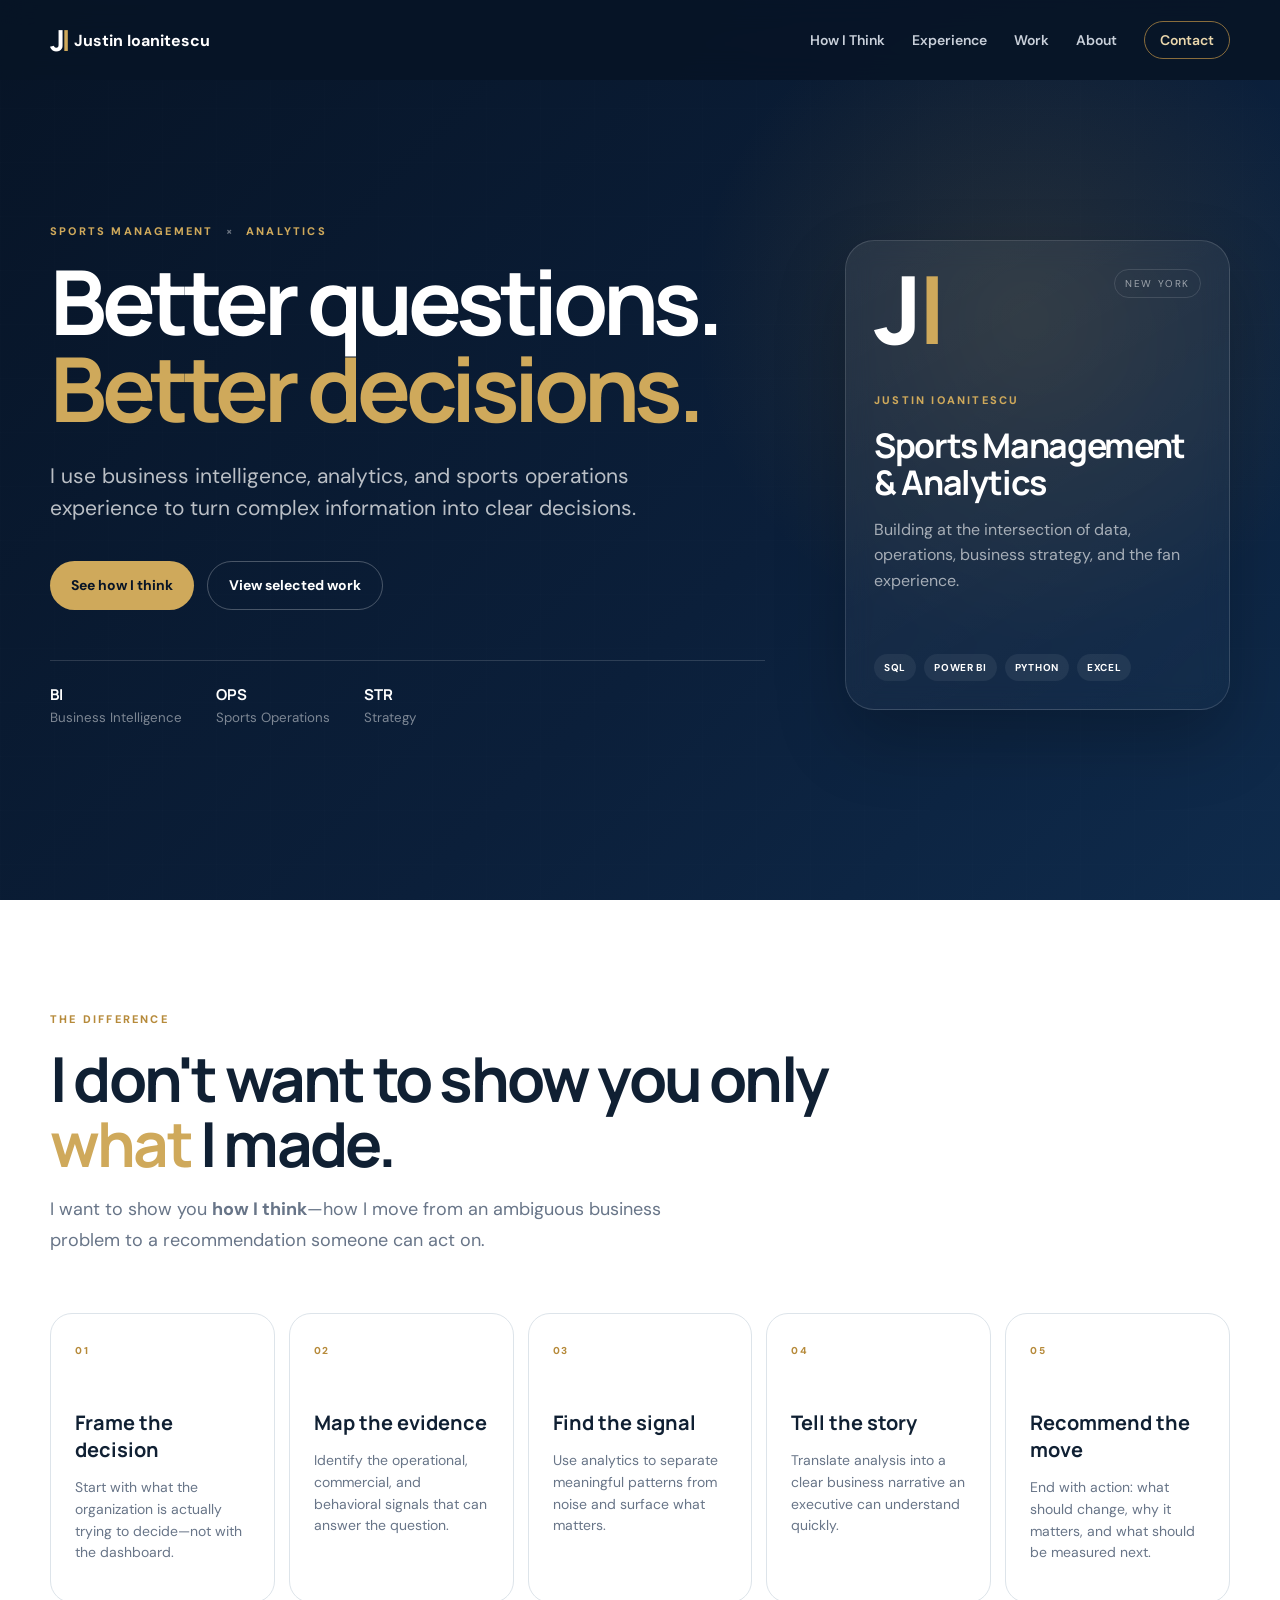
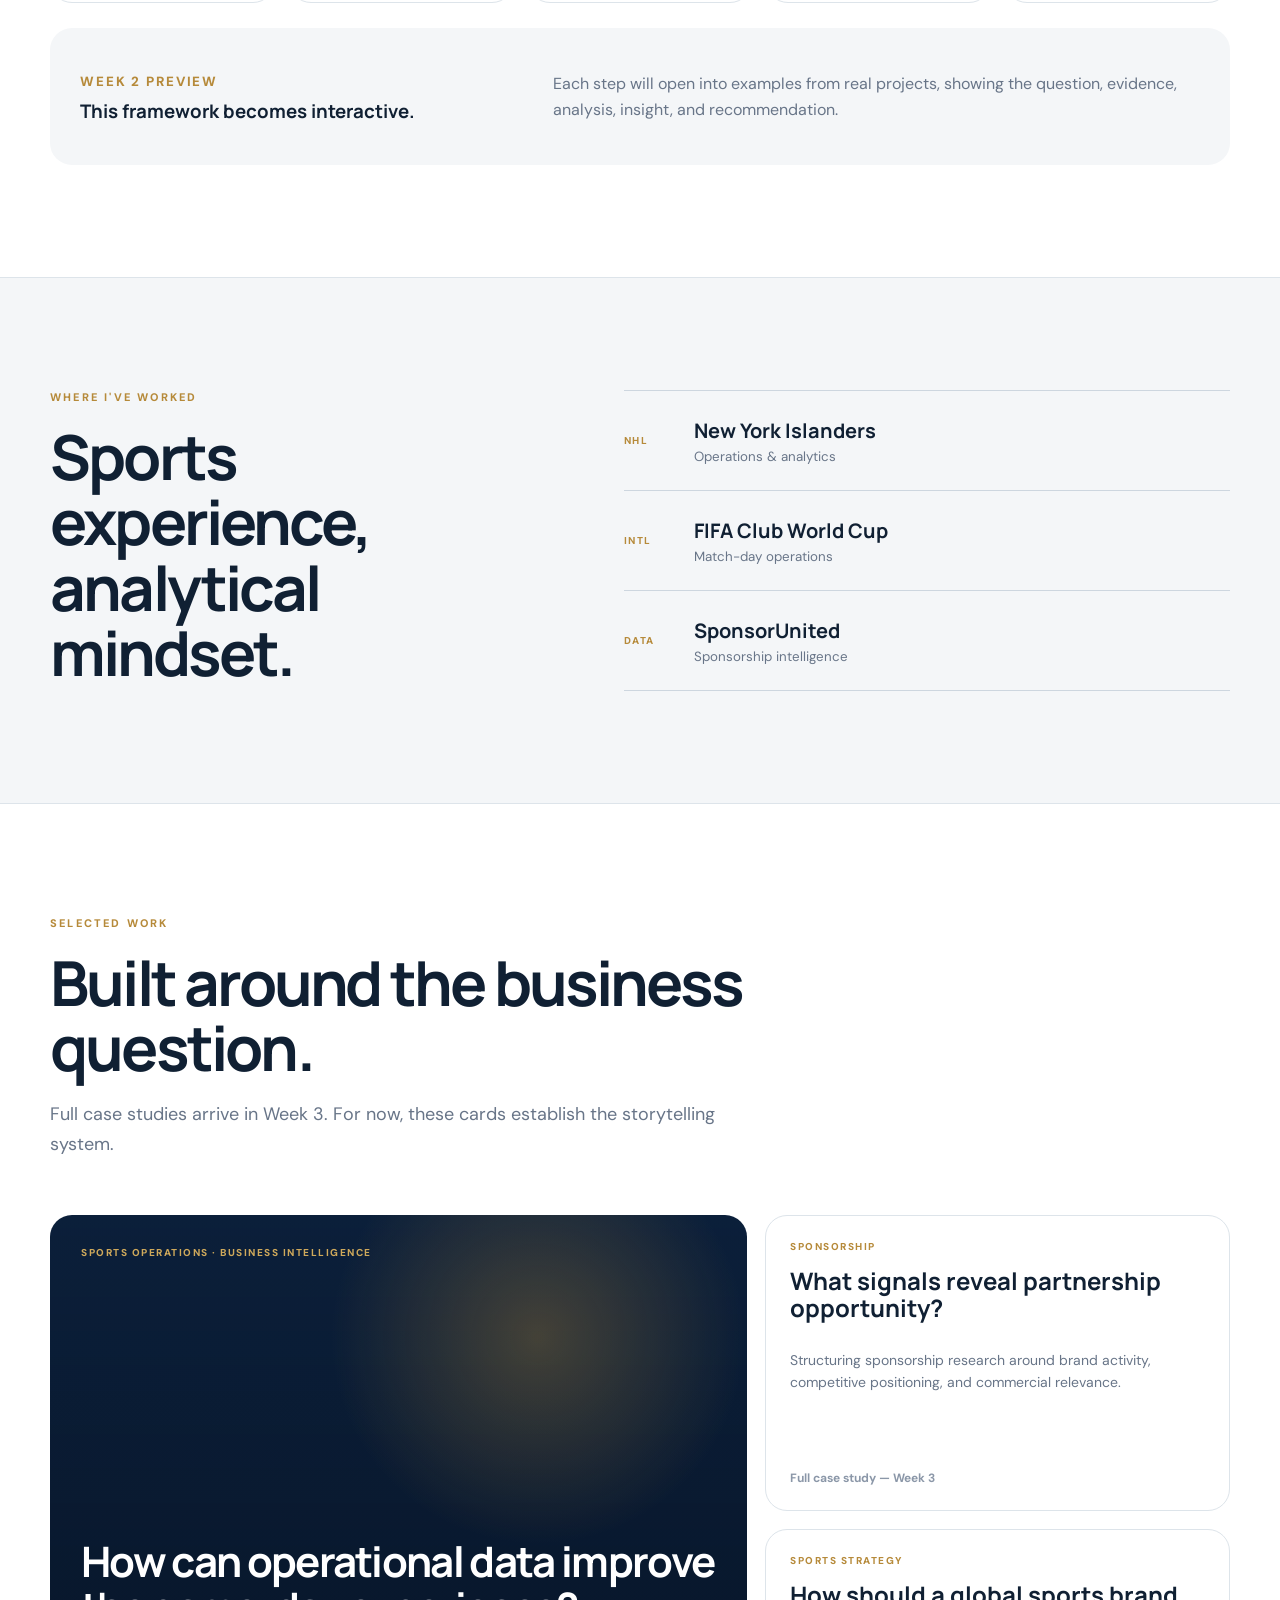
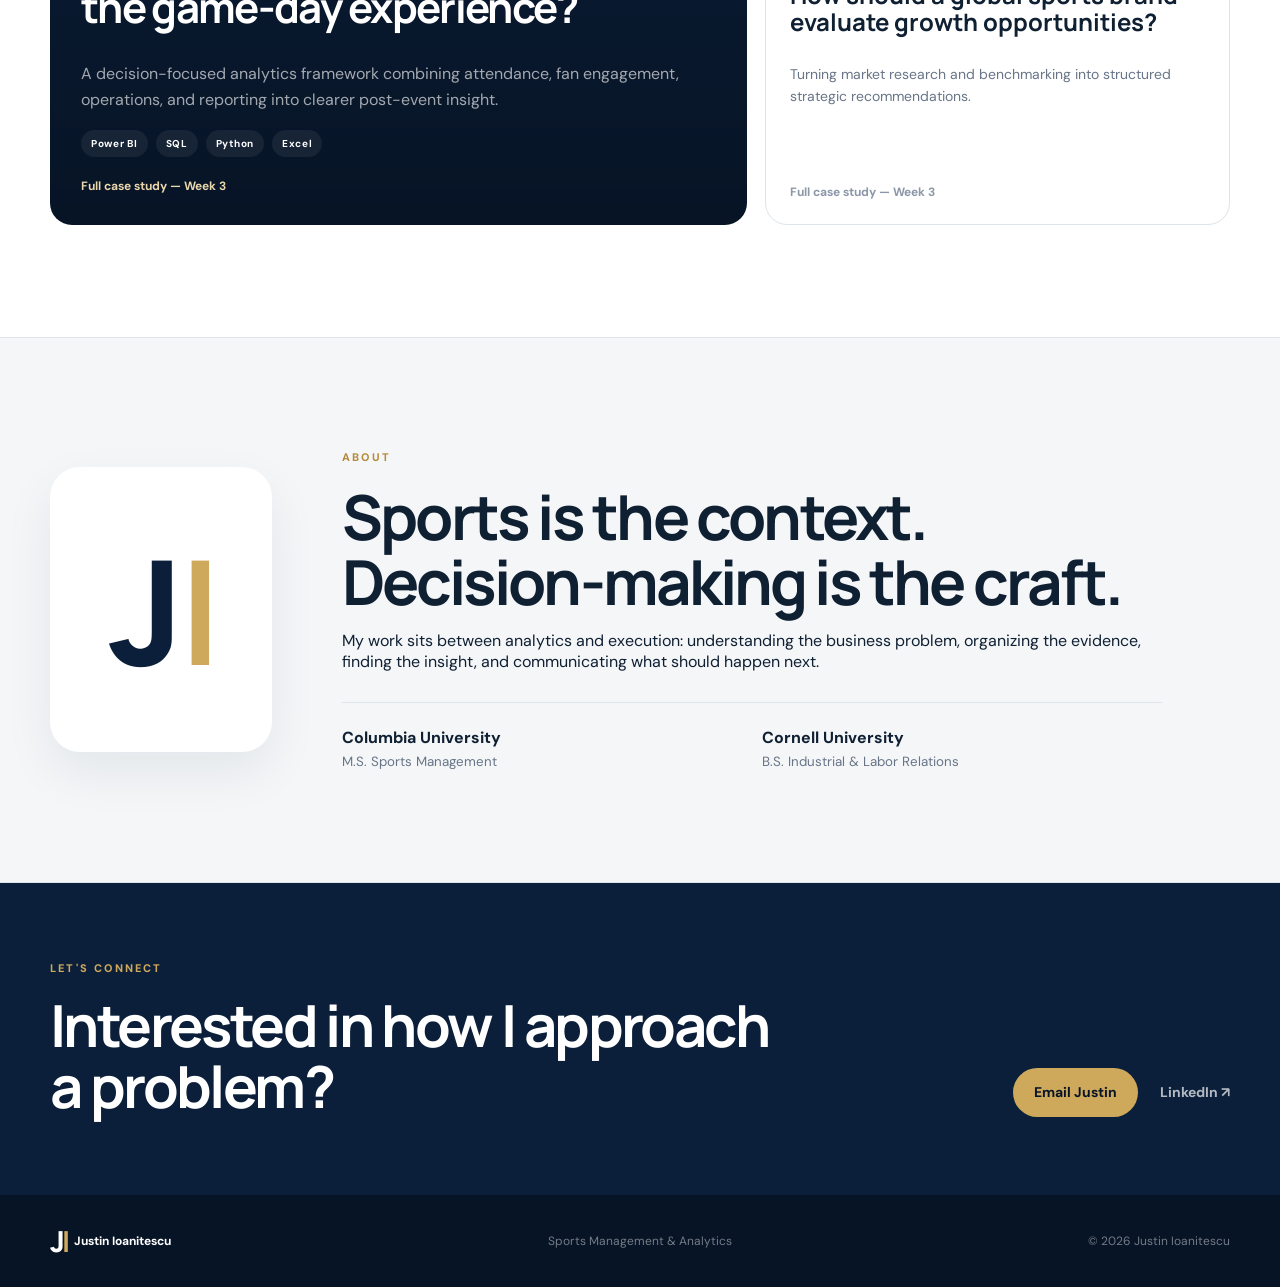
==== index.html @ 93915c0c "Add files via upload Launch portfolio website" ====
<!doctype html><html lang="en"><head><meta charset="utf-8"><meta name="viewport" content="width=device-width,initial-scale=1"><meta name="description" content="Justin Ioanitescu — Sports Management & Analytics"><title>Justin Ioanitescu | Sports Management & Analytics</title><link rel="icon" href="assets/favicon.svg"><link rel="stylesheet" href="styles.css"></head><body>
<header><div class="nav"><a class="brand" href="#top"><span class="mark">J<b>I</b></span><span>Justin Ioanitescu</span></a><button class="menu" aria-label="Menu">☰</button><nav><a href="#thinking">How I Think</a><a href="#experience">Experience</a><a href="#work">Work</a><a href="#about">About</a><a class="pill" href="mailto:justin.ioanitescu@gmail.com">Contact</a></nav></div></header>
<main id="top">
<section class="hero"><div class="grid"></div><div class="wrap hero-grid"><div class="hero-copy reveal"><p class="eyebrow">SPORTS MANAGEMENT <span>×</span> ANALYTICS</p><h1>Better questions.<br><em>Better decisions.</em></h1><p class="lead">I use business intelligence, analytics, and sports operations experience to turn complex information into clear decisions.</p><div class="actions"><a class="btn gold" href="#thinking">See how I think</a><a class="btn ghost" href="#work">View selected work</a></div><div class="proof"><div><b>BI</b><small>Business Intelligence</small></div><div><b>OPS</b><small>Sports Operations</small></div><div><b>STR</b><small>Strategy</small></div></div></div><aside class="profile reveal"><div class="profile-top"><div class="bigmark">J<b>I</b></div><span>NEW YORK</span></div><div><p class="eyebrow">JUSTIN IOANITESCU</p><h2>Sports Management<br>& Analytics</h2><p>Building at the intersection of data, operations, business strategy, and the fan experience.</p></div><div class="chips"><span>SQL</span><span>POWER BI</span><span>PYTHON</span><span>EXCEL</span></div></aside></div></section>
<section class="section" id="thinking"><div class="wrap"><div class="heading reveal"><p class="eyebrow dark">THE DIFFERENCE</p><h2>I don't want to show you only <em>what</em> I made.</h2><p>I want to show you <strong>how I think</strong>—how I move from an ambiguous business problem to a recommendation someone can act on.</p></div><div class="steps"><article class="reveal"><span>01</span><h3>Frame the decision</h3><p>Start with what the organization is actually trying to decide—not with the dashboard.</p></article><article class="reveal"><span>02</span><h3>Map the evidence</h3><p>Identify the operational, commercial, and behavioral signals that can answer the question.</p></article><article class="reveal"><span>03</span><h3>Find the signal</h3><p>Use analytics to separate meaningful patterns from noise and surface what matters.</p></article><article class="reveal"><span>04</span><h3>Tell the story</h3><p>Translate analysis into a clear business narrative an executive can understand quickly.</p></article><article class="reveal"><span>05</span><h3>Recommend the move</h3><p>End with action: what should change, why it matters, and what should be measured next.</p></article></div><div class="week2 reveal"><div><small>WEEK 2 PREVIEW</small><h3>This framework becomes interactive.</h3></div><p>Each step will open into examples from real projects, showing the question, evidence, analysis, insight, and recommendation.</p></div></div></section>
<section class="section alt" id="experience"><div class="wrap split"><div class="heading reveal"><p class="eyebrow dark">WHERE I'VE WORKED</p><h2>Sports experience,<br>analytical mindset.</h2></div><div class="orgs reveal"><div><span>NHL</span><p><b>New York Islanders</b><small>Operations & analytics</small></p></div><div><span>INTL</span><p><b>FIFA Club World Cup</b><small>Match-day operations</small></p></div><div><span>DATA</span><p><b>SponsorUnited</b><small>Sponsorship intelligence</small></p></div></div></div></section>
<section class="section" id="work"><div class="wrap"><div class="heading reveal"><p class="eyebrow dark">SELECTED WORK</p><h2>Built around the business question.</h2><p>Full case studies arrive in Week 3. For now, these cards establish the storytelling system.</p></div><div class="projects"><article class="featured reveal"><small>SPORTS OPERATIONS · BUSINESS INTELLIGENCE</small><h3>How can operational data improve the game-day experience?</h3><p>A decision-focused analytics framework combining attendance, fan engagement, operations, and reporting into clearer post-event insight.</p><div class="chips"><span>Power BI</span><span>SQL</span><span>Python</span><span>Excel</span></div><b class="soon">Full case study — Week 3</b></article><article class="card reveal"><small>SPONSORSHIP</small><h3>What signals reveal partnership opportunity?</h3><p>Structuring sponsorship research around brand activity, competitive positioning, and commercial relevance.</p><b class="soon">Full case study — Week 3</b></article><article class="card reveal"><small>SPORTS STRATEGY</small><h3>How should a global sports brand evaluate growth opportunities?</h3><p>Turning market research and benchmarking into structured strategic recommendations.</p><b class="soon">Full case study — Week 3</b></article></div></div></section>
<section class="section alt" id="about"><div class="wrap about"><div class="aboutmark reveal">J<b>I</b></div><div class="heading reveal"><p class="eyebrow dark">ABOUT</p><h2>Sports is the context.<br>Decision-making is the craft.</h2><p>My work sits between analytics and execution: understanding the business problem, organizing the evidence, finding the insight, and communicating what should happen next.</p><div class="education"><div><b>Columbia University</b><small>M.S. Sports Management</small></div><div><b>Cornell University</b><small>B.S. Industrial & Labor Relations</small></div></div></div></div></section>
<section class="cta"><div class="wrap"><div><p class="eyebrow">LET'S CONNECT</p><h2>Interested in how I approach a problem?</h2></div><div><a class="btn gold" href="mailto:justin.ioanitescu@gmail.com">Email Justin</a><a class="linkedin" href="https://www.linkedin.com/in/justin-ioanitescu/" target="_blank" rel="noopener">LinkedIn ↗</a></div></div></section>
</main><footer><div class="wrap"><span class="brand"><span class="mark">J<b>I</b></span><span>Justin Ioanitescu</span></span><span>Sports Management & Analytics</span><span>© <span id="year"></span> Justin Ioanitescu</span></div></footer><script src="script.js"></script></body></html>
---- styles.css ----
@import url('https://fonts.googleapis.com/css2?family=DM+Sans:wght@400;500;600;700&family=Manrope:wght@600;700;800&display=swap');
:root{--navy:#0B1F3A;--night:#071426;--gold:#B68A3A;--gold2:#CFA95B;--ink:#102033;--muted:#687588;--line:#DDE4EA;--soft:#F4F6F8;--white:#fff;--r:22px;--max:1180px}*{box-sizing:border-box}html{scroll-behavior:smooth}body{margin:0;font-family:'DM Sans',sans-serif;color:var(--ink);background:white}a{text-decoration:none;color:inherit}.wrap,.nav{width:min(calc(100% - 40px),var(--max));margin:auto}header{position:fixed;inset:0 0 auto;z-index:20;background:rgba(7,20,38,.9);backdrop-filter:blur(14px)}.nav{height:80px;display:flex;align-items:center;justify-content:space-between}.brand{display:flex;align-items:center;gap:12px;color:white;font-weight:700}.mark,.bigmark,.aboutmark{font-family:Manrope,sans-serif;font-weight:800;letter-spacing:-8px}.mark{font-size:29px}.mark b,.bigmark b,.aboutmark b{color:var(--gold2);margin-left:5px}nav{display:flex;gap:27px;align-items:center;color:#c9d0da;font-size:14px;font-weight:600}nav a:hover{color:white}.pill{border:1px solid #896d3c;padding:9px 15px;border-radius:999px;color:#ead7ac}.menu{display:none;background:none;border:0;color:white;font-size:24px}.hero{min-height:100svh;display:flex;align-items:center;position:relative;overflow:hidden;padding:140px 0 90px;background:radial-gradient(circle at 80% 35%,rgba(182,138,58,.16),transparent 28%),linear-gradient(135deg,var(--night),var(--navy) 60%,#0f2b4c);color:white}.grid{position:absolute;inset:0;opacity:.15;background-image:linear-gradient(#ffffff0d 1px,transparent 1px),linear-gradient(90deg,#ffffff0d 1px,transparent 1px);background-size:54px 54px}.hero-grid{position:relative;display:grid;grid-template-columns:1.3fr .7fr;gap:80px;align-items:center}.eyebrow{margin:0 0 20px;color:var(--gold2);font-size:11px;font-weight:800;letter-spacing:.2em}.eyebrow span{color:#ffffff66;padding:0 7px}.eyebrow.dark{color:var(--gold)}h1,h2,h3{font-family:Manrope,sans-serif}.hero h1{font-size:clamp(58px,7vw,98px);line-height:.97;letter-spacing:-.06em;margin:0}.hero h1 em,.heading h2 em{font-style:normal;color:var(--gold2)}.lead{max-width:650px;font-size:21px;line-height:1.55;color:#ffffffb8;margin:28px 0 0}.actions{display:flex;gap:13px;margin-top:36px}.btn{display:inline-flex;align-items:center;justify-content:center;min-height:49px;padding:0 21px;border-radius:999px;font-size:14px;font-weight:700}.gold{background:var(--gold2);color:var(--night)}.ghost{border:1px solid #ffffff42;color:white}.proof{display:flex;gap:34px;border-top:1px solid #ffffff24;margin-top:50px;padding-top:23px}.proof div{display:grid;gap:4px}.proof b{font-family:Manrope;font-size:15px}.proof small{color:#ffffff78}.profile{min-height:470px;padding:28px;border:1px solid #ffffff24;border-radius:29px;background:linear-gradient(150deg,#ffffff13,#ffffff05);backdrop-filter:blur(12px);display:flex;flex-direction:column;justify-content:space-between;box-shadow:0 30px 70px #00000038}.profile-top{display:flex;justify-content:space-between;align-items:flex-start}.profile-top>span{font-size:10px;letter-spacing:.16em;color:#ffffff8c;border:1px solid #ffffff20;padding:7px 10px;border-radius:999px}.bigmark{font-size:94px;line-height:.85}.profile h2{font-size:34px;line-height:1.08;letter-spacing:-.04em;margin:0}.profile p:last-child{color:#ffffff9c;line-height:1.6}.chips{display:flex;gap:8px;flex-wrap:wrap}.chips span{padding:7px 10px;background:#ffffff10;border-radius:999px;font-size:10px;font-weight:700;letter-spacing:.07em}.section{padding:112px 0}.alt{background:var(--soft);border-block:1px solid var(--line)}.heading{max-width:820px}.heading h2{font-size:clamp(40px,5vw,62px);line-height:1.05;letter-spacing:-.045em;margin:0}.heading>p:last-child{max-width:680px;color:var(--muted);font-size:18px;line-height:1.7}.steps{display:grid;grid-template-columns:repeat(5,1fr);gap:14px;margin-top:58px}.steps article,.card{border:1px solid var(--line);border-radius:var(--r);background:white;padding:24px}.steps article{min-height:250px}.steps article>span,.projects small{color:var(--gold);font-size:10px;font-weight:800;letter-spacing:.15em}.steps h3{margin:50px 0 11px;font-size:20px}.steps p,.card p{color:var(--muted);line-height:1.55;font-size:14px}.week2{display:grid;grid-template-columns:.8fr 1.2fr;gap:42px;margin-top:25px;padding:27px 30px;background:var(--soft);border-radius:var(--r);align-items:center}.week2 small{color:var(--gold);font-weight:800;letter-spacing:.14em}.week2 h3{margin:7px 0 0}.week2 p{color:var(--muted);line-height:1.6}.split{display:grid;grid-template-columns:.9fr 1.1fr;gap:78px}.orgs{border-top:1px solid #cdd6df}.orgs>div{min-height:100px;display:grid;grid-template-columns:70px 1fr;align-items:center;border-bottom:1px solid #cdd6df}.orgs>div>span{color:var(--gold);font-size:10px;font-weight:800;letter-spacing:.15em}.orgs p{display:grid;margin:0}.orgs b{font:700 20px Manrope}.orgs small{color:var(--muted);margin-top:4px}.projects{display:grid;grid-template-columns:1.2fr .8fr;gap:18px;margin-top:55px}.featured{grid-row:span 2;min-height:610px;padding:31px;border-radius:var(--r);background:radial-gradient(circle at 70% 20%,#b68a3a55,transparent 30%),linear-gradient(#0b1f3ab8,#071426),var(--navy);color:white;display:flex;flex-direction:column;justify-content:flex-end}.featured small{margin-bottom:auto;color:var(--gold2)}.featured h3{font-size:42px;line-height:1.1;letter-spacing:-.04em;margin:15px 0}.featured p{color:#ffffffa0;line-height:1.65}.card{min-height:295px;display:flex;flex-direction:column}.card h3{font-size:24px;line-height:1.15;margin:14px 0}.soon{margin-top:auto;font-size:12px;color:#8b97a8}.featured .soon{color:#ead7ac;margin-top:21px}.about{display:grid;grid-template-columns:.4fr 1.6fr;gap:70px;align-items:center}.aboutmark{min-height:285px;display:flex;align-items:center;justify-content:center;background:white;border-radius:30px;font-size:145px;color:var(--navy);box-shadow:0 20px 50px #0b1f3a12}.education{display:grid;grid-template-columns:1fr 1fr;gap:20px;border-top:1px solid var(--line);margin-top:30px;padding-top:24px}.education div{display:grid;gap:5px}.education small{color:var(--muted)}.cta{background:var(--navy);color:white;padding:78px 0}.cta>.wrap{display:flex;justify-content:space-between;align-items:flex-end;gap:30px}.cta h2{font-size:clamp(38px,5vw,58px);line-height:1.05;letter-spacing:-.045em;margin:0;max-width:720px}.cta>.wrap>div:last-child{display:flex;gap:22px;align-items:center}.linkedin{color:#ffffffb0;font-weight:700;font-size:14px}footer{background:var(--night);color:#ffffff70;padding:26px 0}footer>.wrap{display:grid;grid-template-columns:1fr auto 1fr;align-items:center;font-size:12px}footer>.wrap>span:last-child{text-align:right}.reveal{opacity:0;transform:translateY(18px);transition:.65s}.reveal.show{opacity:1;transform:none}@media(max-width:900px){.hero-grid,.split,.about{grid-template-columns:1fr}.steps{grid-template-columns:repeat(2,1fr)}.steps article:last-child{grid-column:span 2}.projects{grid-template-columns:1fr}.featured{grid-row:auto}.aboutmark{min-height:220px}.cta>.wrap{align-items:flex-start;flex-direction:column}}@media(max-width:720px){.nav>nav{position:fixed;top:80px;left:0;right:0;padding:18px 20px 30px;background:var(--night);display:none;flex-direction:column;align-items:stretch}.nav>nav.open{display:flex}.menu{display:block}.brand>span:last-child{display:none}.hero{min-height:auto}.hero-grid{gap:48px}.hero h1{font-size:58px}.proof{gap:17px;justify-content:space-between}.section{padding:80px 0}.steps{grid-template-columns:1fr}.steps article:last-child{grid-column:auto}.week2,.education{grid-template-columns:1fr}.projects .featured{min-height:500px}.cta>.wrap>div:last-child{width:100%;flex-direction:column;align-items:stretch}.linkedin{text-align:center}footer>.wrap{grid-template-columns:1fr;gap:10px}footer>.wrap>span:last-child{text-align:left}}
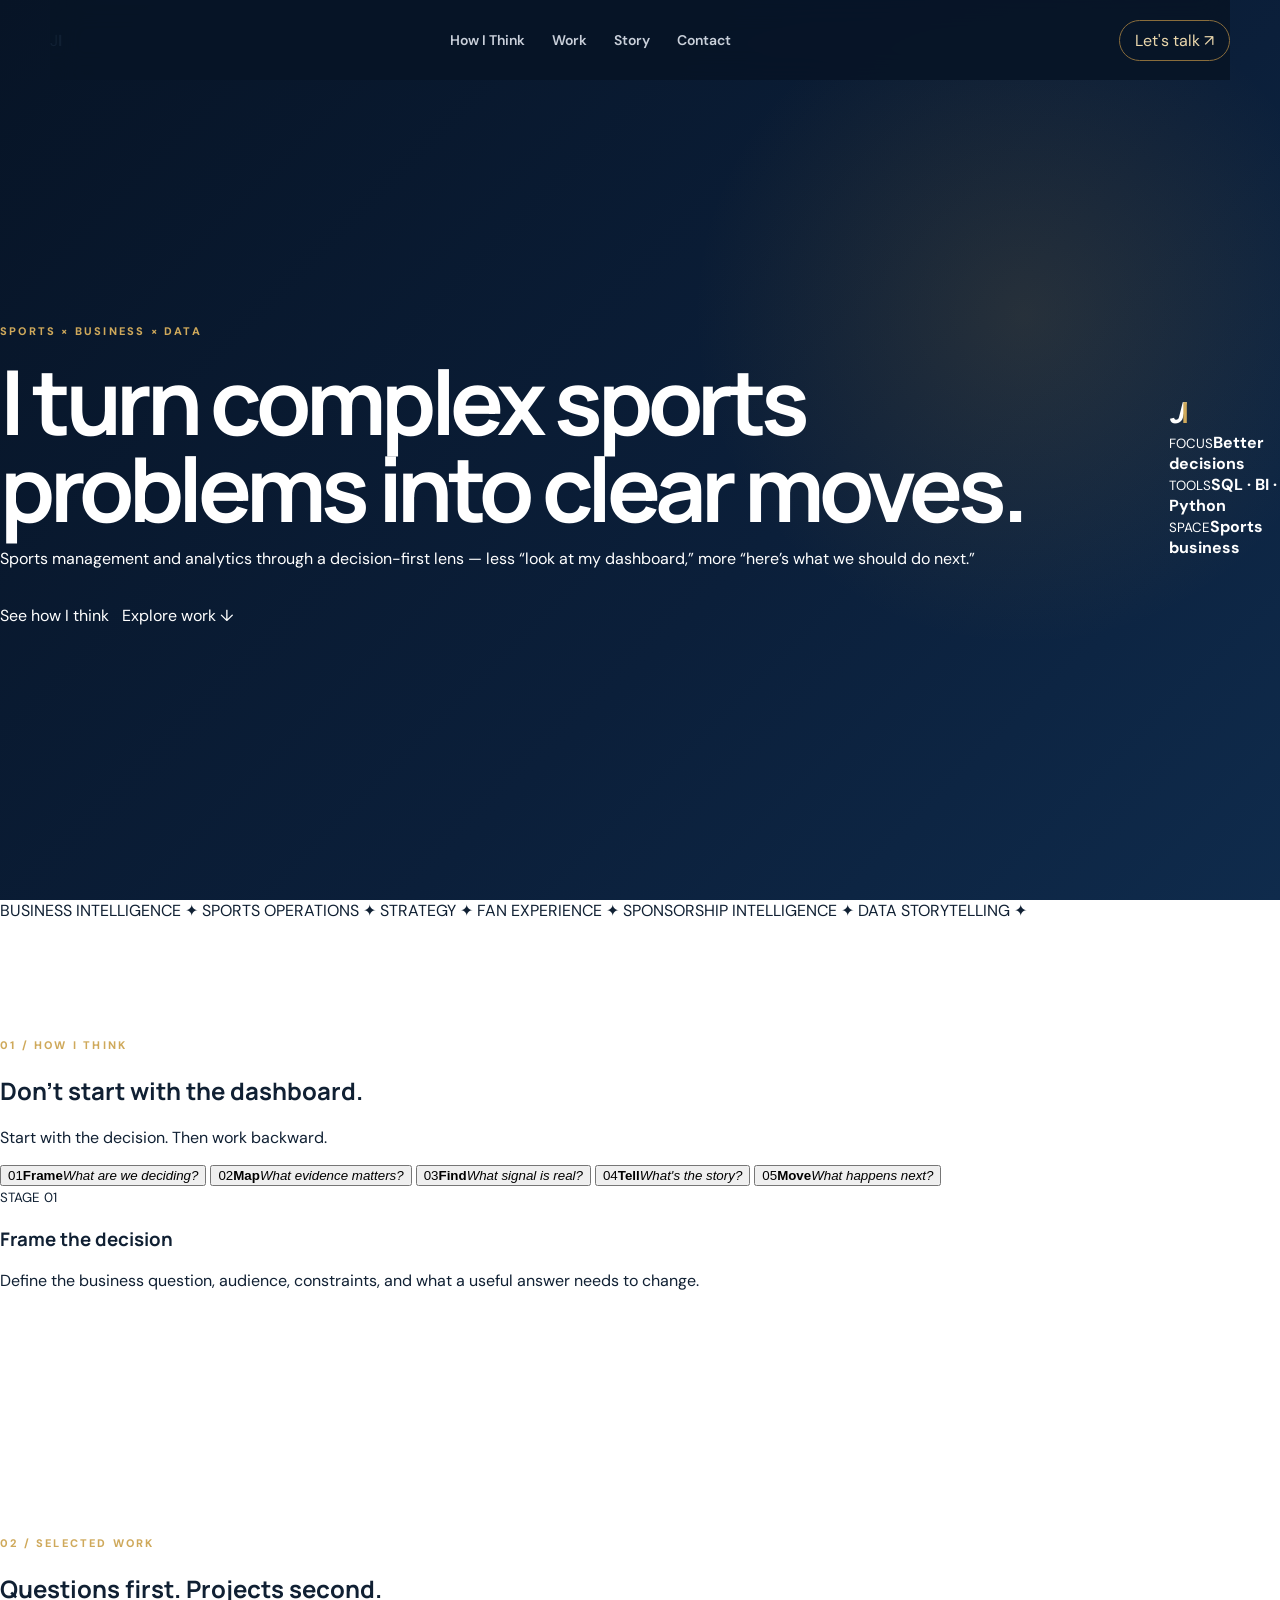
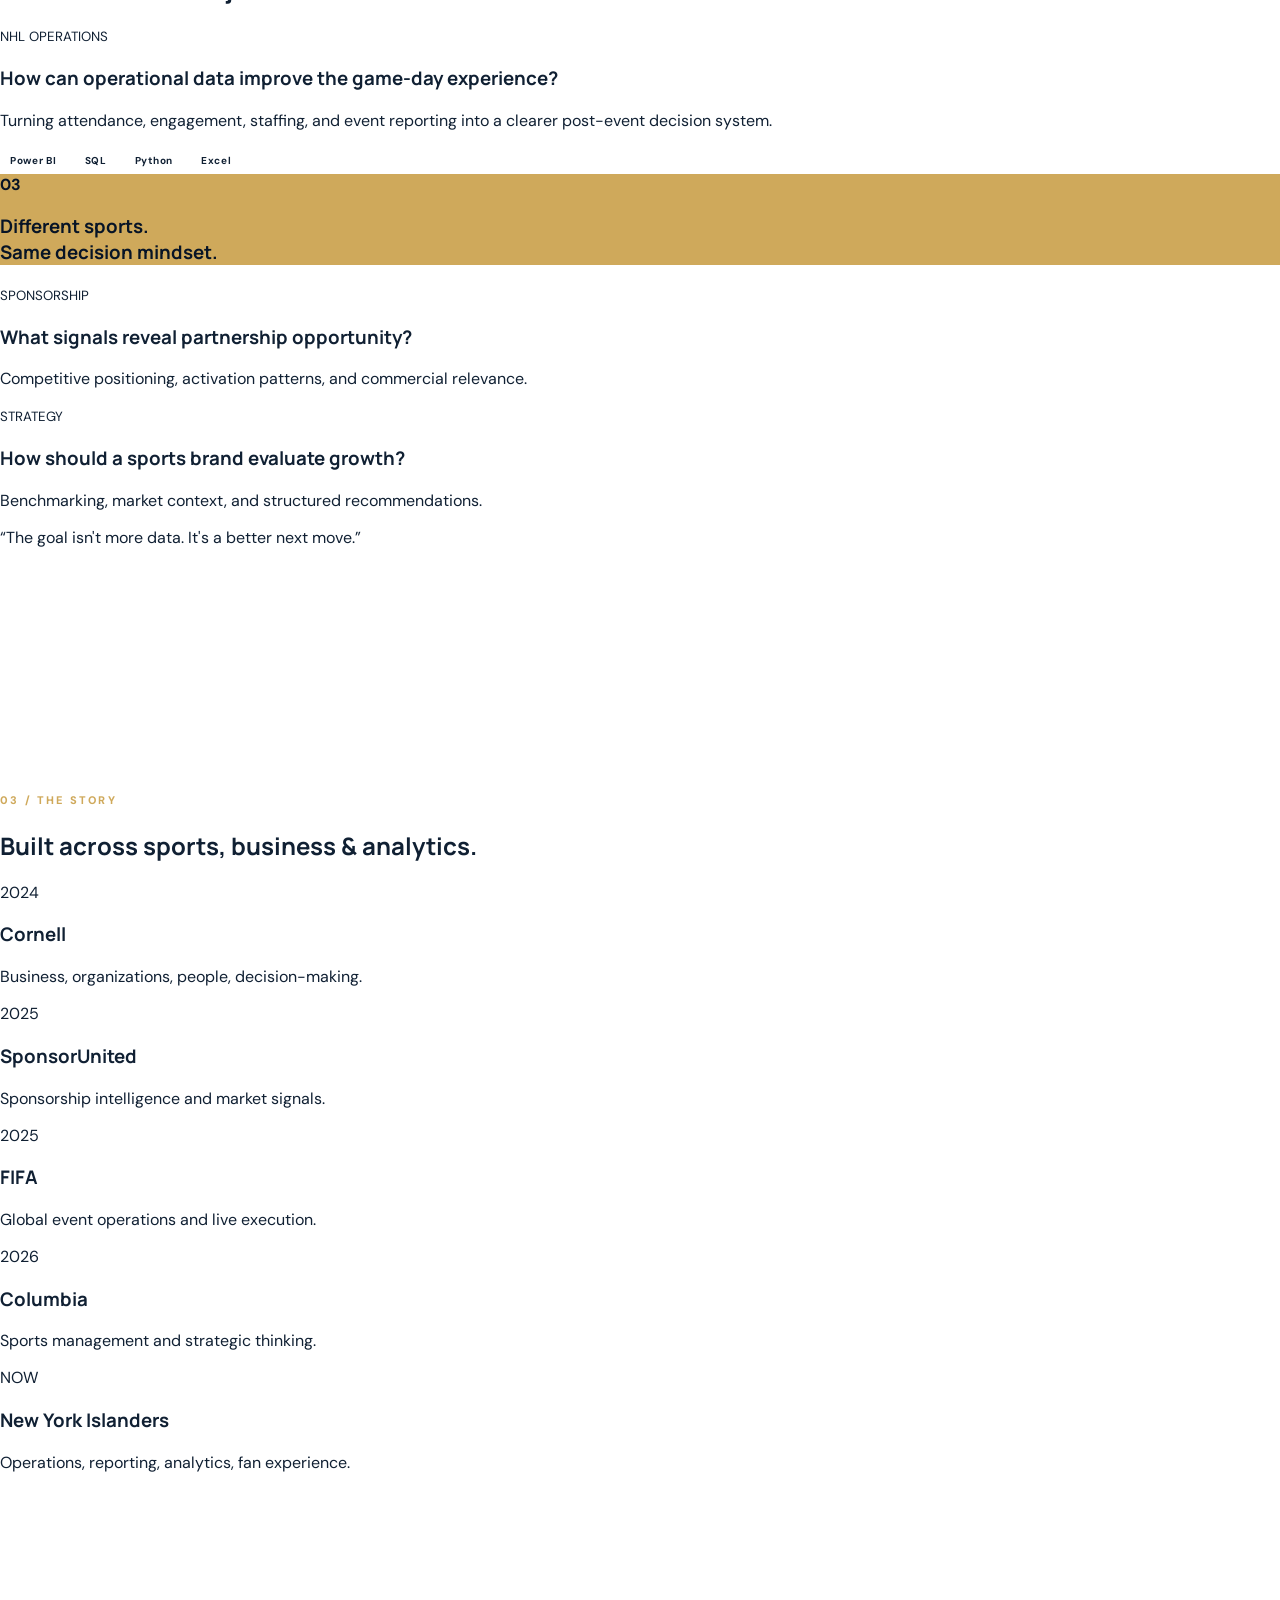
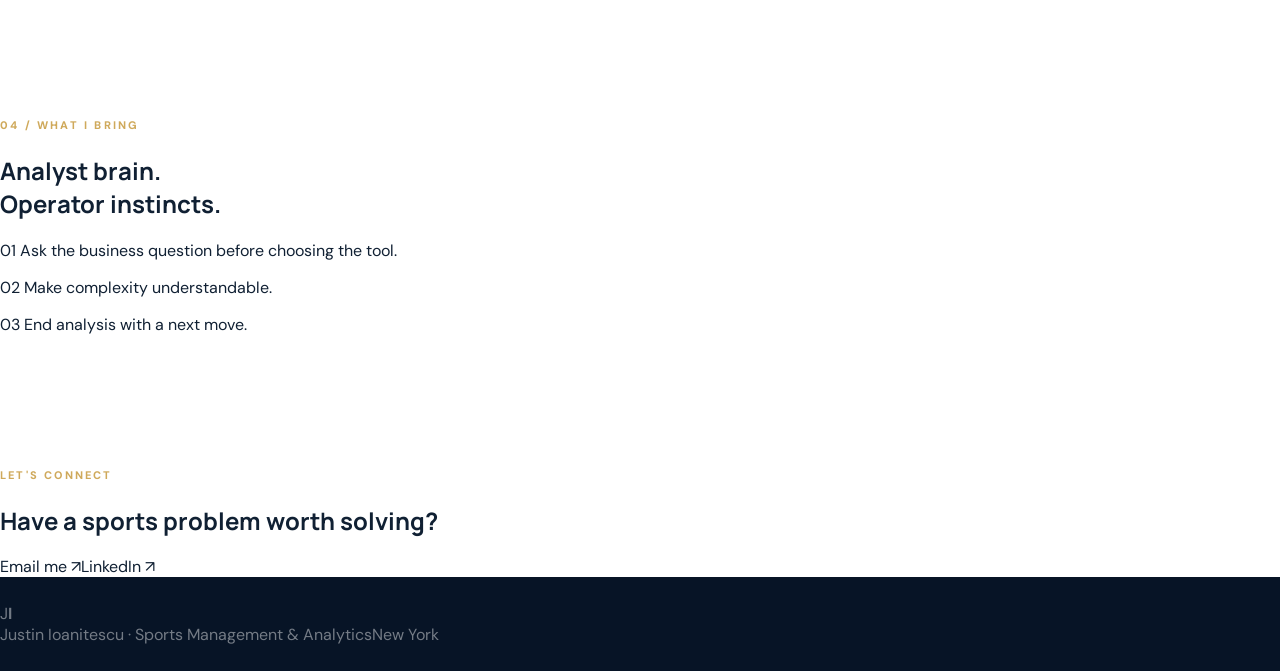
==== commit cfe8555c: "Add files via upload Add Park Case Study" ====
--- a/index.html
+++ b/index.html
@@ -1,10 +1,77 @@
-<!doctype html><html lang="en"><head><meta charset="utf-8"><meta name="viewport" content="width=device-width,initial-scale=1"><meta name="description" content="Justin Ioanitescu — Sports Management & Analytics"><title>Justin Ioanitescu | Sports Management & Analytics</title><link rel="icon" href="assets/favicon.svg"><link rel="stylesheet" href="styles.css"></head><body>
-<header><div class="nav"><a class="brand" href="#top"><span class="mark">J<b>I</b></span><span>Justin Ioanitescu</span></a><button class="menu" aria-label="Menu">☰</button><nav><a href="#thinking">How I Think</a><a href="#experience">Experience</a><a href="#work">Work</a><a href="#about">About</a><a class="pill" href="mailto:justin.ioanitescu@gmail.com">Contact</a></nav></div></header>
+<!doctype html>
+<html lang="en">
+<head>
+<meta charset="utf-8"><meta name="viewport" content="width=device-width,initial-scale=1">
+<title>Justin Ioanitescu | Sports Management & Analytics</title>
+<link rel="stylesheet" href="styles.css">
+</head>
+<body>
+<header class="nav">
+  <a class="logo" href="#top"><span>J</span><b>I</b></a>
+  <nav><a href="#think">How I Think</a><a href="#work">Work</a><a href="#story">Story</a><a href="#contact">Contact</a></nav>
+  <a class="pill" href="mailto:justin.ioanitescu@gmail.com">Let's talk ↗</a>
+</header>
+
 <main id="top">
-<section class="hero"><div class="grid"></div><div class="wrap hero-grid"><div class="hero-copy reveal"><p class="eyebrow">SPORTS MANAGEMENT <span>×</span> ANALYTICS</p><h1>Better questions.<br><em>Better decisions.</em></h1><p class="lead">I use business intelligence, analytics, and sports operations experience to turn complex information into clear decisions.</p><div class="actions"><a class="btn gold" href="#thinking">See how I think</a><a class="btn ghost" href="#work">View selected work</a></div><div class="proof"><div><b>BI</b><small>Business Intelligence</small></div><div><b>OPS</b><small>Sports Operations</small></div><div><b>STR</b><small>Strategy</small></div></div></div><aside class="profile reveal"><div class="profile-top"><div class="bigmark">J<b>I</b></div><span>NEW YORK</span></div><div><p class="eyebrow">JUSTIN IOANITESCU</p><h2>Sports Management<br>& Analytics</h2><p>Building at the intersection of data, operations, business strategy, and the fan experience.</p></div><div class="chips"><span>SQL</span><span>POWER BI</span><span>PYTHON</span><span>EXCEL</span></div></aside></div></section>
-<section class="section" id="thinking"><div class="wrap"><div class="heading reveal"><p class="eyebrow dark">THE DIFFERENCE</p><h2>I don't want to show you only <em>what</em> I made.</h2><p>I want to show you <strong>how I think</strong>—how I move from an ambiguous business problem to a recommendation someone can act on.</p></div><div class="steps"><article class="reveal"><span>01</span><h3>Frame the decision</h3><p>Start with what the organization is actually trying to decide—not with the dashboard.</p></article><article class="reveal"><span>02</span><h3>Map the evidence</h3><p>Identify the operational, commercial, and behavioral signals that can answer the question.</p></article><article class="reveal"><span>03</span><h3>Find the signal</h3><p>Use analytics to separate meaningful patterns from noise and surface what matters.</p></article><article class="reveal"><span>04</span><h3>Tell the story</h3><p>Translate analysis into a clear business narrative an executive can understand quickly.</p></article><article class="reveal"><span>05</span><h3>Recommend the move</h3><p>End with action: what should change, why it matters, and what should be measured next.</p></article></div><div class="week2 reveal"><div><small>WEEK 2 PREVIEW</small><h3>This framework becomes interactive.</h3></div><p>Each step will open into examples from real projects, showing the question, evidence, analysis, insight, and recommendation.</p></div></div></section>
-<section class="section alt" id="experience"><div class="wrap split"><div class="heading reveal"><p class="eyebrow dark">WHERE I'VE WORKED</p><h2>Sports experience,<br>analytical mindset.</h2></div><div class="orgs reveal"><div><span>NHL</span><p><b>New York Islanders</b><small>Operations & analytics</small></p></div><div><span>INTL</span><p><b>FIFA Club World Cup</b><small>Match-day operations</small></p></div><div><span>DATA</span><p><b>SponsorUnited</b><small>Sponsorship intelligence</small></p></div></div></div></section>
-<section class="section" id="work"><div class="wrap"><div class="heading reveal"><p class="eyebrow dark">SELECTED WORK</p><h2>Built around the business question.</h2><p>Full case studies arrive in Week 3. For now, these cards establish the storytelling system.</p></div><div class="projects"><article class="featured reveal"><small>SPORTS OPERATIONS · BUSINESS INTELLIGENCE</small><h3>How can operational data improve the game-day experience?</h3><p>A decision-focused analytics framework combining attendance, fan engagement, operations, and reporting into clearer post-event insight.</p><div class="chips"><span>Power BI</span><span>SQL</span><span>Python</span><span>Excel</span></div><b class="soon">Full case study — Week 3</b></article><article class="card reveal"><small>SPONSORSHIP</small><h3>What signals reveal partnership opportunity?</h3><p>Structuring sponsorship research around brand activity, competitive positioning, and commercial relevance.</p><b class="soon">Full case study — Week 3</b></article><article class="card reveal"><small>SPORTS STRATEGY</small><h3>How should a global sports brand evaluate growth opportunities?</h3><p>Turning market research and benchmarking into structured strategic recommendations.</p><b class="soon">Full case study — Week 3</b></article></div></div></section>
-<section class="section alt" id="about"><div class="wrap about"><div class="aboutmark reveal">J<b>I</b></div><div class="heading reveal"><p class="eyebrow dark">ABOUT</p><h2>Sports is the context.<br>Decision-making is the craft.</h2><p>My work sits between analytics and execution: understanding the business problem, organizing the evidence, finding the insight, and communicating what should happen next.</p><div class="education"><div><b>Columbia University</b><small>M.S. Sports Management</small></div><div><b>Cornell University</b><small>B.S. Industrial & Labor Relations</small></div></div></div></div></section>
-<section class="cta"><div class="wrap"><div><p class="eyebrow">LET'S CONNECT</p><h2>Interested in how I approach a problem?</h2></div><div><a class="btn gold" href="mailto:justin.ioanitescu@gmail.com">Email Justin</a><a class="linkedin" href="https://www.linkedin.com/in/justin-ioanitescu/" target="_blank" rel="noopener">LinkedIn ↗</a></div></div></section>
-</main><footer><div class="wrap"><span class="brand"><span class="mark">J<b>I</b></span><span>Justin Ioanitescu</span></span><span>Sports Management & Analytics</span><span>© <span id="year"></span> Justin Ioanitescu</span></div></footer><script src="script.js"></script></body></html>
+<section class="hero">
+  <div class="copy">
+    <div class="eyebrow">SPORTS × BUSINESS × DATA</div>
+    <h1>I turn complex <span>sports problems</span> into clear moves.</h1>
+    <p>Sports management and analytics through a decision-first lens — less “look at my dashboard,” more “here’s what we should do next.”</p>
+    <div class="actions"><a class="primary" href="#think">See how I think</a><a class="secondary" href="#work">Explore work ↓</a></div>
+  </div>
+  <div class="art">
+    <div class="mark"><i>J</i><b>I</b></div>
+    <div class="float f1"><small>FOCUS</small><strong>Better decisions</strong></div>
+    <div class="float f2"><small>TOOLS</small><strong>SQL · BI · Python</strong></div>
+    <div class="float f3"><small>SPACE</small><strong>Sports business</strong></div>
+  </div>
+</section>
+
+<section class="ticker"><div>BUSINESS INTELLIGENCE ✦ SPORTS OPERATIONS ✦ STRATEGY ✦ FAN EXPERIENCE ✦ SPONSORSHIP INTELLIGENCE ✦ DATA STORYTELLING ✦</div></section>
+
+<section class="section" id="think">
+  <div class="head"><div><span class="eyebrow">01 / HOW I THINK</span><h2>Don't start with the dashboard.</h2></div><p>Start with the decision. Then work backward.</p></div>
+  <div class="think-grid">
+    <button class="think active" data-i="0"><span>01</span><strong>Frame</strong><em>What are we deciding?</em></button>
+    <button class="think" data-i="1"><span>02</span><strong>Map</strong><em>What evidence matters?</em></button>
+    <button class="think" data-i="2"><span>03</span><strong>Find</strong><em>What signal is real?</em></button>
+    <button class="think" data-i="3"><span>04</span><strong>Tell</strong><em>What's the story?</em></button>
+    <button class="think" data-i="4"><span>05</span><strong>Move</strong><em>What happens next?</em></button>
+  </div>
+  <div class="detail" id="detail"><div><small>STAGE 01</small><h3>Frame the decision</h3></div><p>Define the business question, audience, constraints, and what a useful answer needs to change.</p></div>
+</section>
+
+<section class="section work" id="work">
+  <div class="head"><div><span class="eyebrow">02 / SELECTED WORK</span><h2>Questions first. Projects second.</h2></div></div>
+  <div class="bento">
+    <article class="tile big"><small>NHL OPERATIONS</small><h3>How can operational data improve the game-day experience?</h3><p>Turning attendance, engagement, staffing, and event reporting into a clearer post-event decision system.</p><div class="chips"><span>Power BI</span><span>SQL</span><span>Python</span><span>Excel</span></div></article>
+    <article class="tile gold"><b>03</b><h3>Different sports.<br>Same decision mindset.</h3></article>
+    <article class="tile"><small>SPONSORSHIP</small><h3>What signals reveal partnership opportunity?</h3><p>Competitive positioning, activation patterns, and commercial relevance.</p></article>
+    <article class="tile dark"><small>STRATEGY</small><h3>How should a sports brand evaluate growth?</h3><p>Benchmarking, market context, and structured recommendations.</p></article>
+    <article class="tile quote"><p>“The goal isn't more data. It's a better next move.”</p></article>
+  </div>
+</section>
+
+<section class="section" id="story">
+  <div class="head"><div><span class="eyebrow">03 / THE STORY</span><h2>Built across sports, business & analytics.</h2></div></div>
+  <div class="timeline">
+    <article><span>2024</span><h3>Cornell</h3><p>Business, organizations, people, decision-making.</p></article>
+    <article><span>2025</span><h3>SponsorUnited</h3><p>Sponsorship intelligence and market signals.</p></article>
+    <article><span>2025</span><h3>FIFA</h3><p>Global event operations and live execution.</p></article>
+    <article><span>2026</span><h3>Columbia</h3><p>Sports management and strategic thinking.</p></article>
+    <article class="now"><span>NOW</span><h3>New York Islanders</h3><p>Operations, reporting, analytics, fan experience.</p></article>
+  </div>
+</section>
+
+<section class="section identity">
+  <div><span class="eyebrow">04 / WHAT I BRING</span><h2>Analyst brain.<br>Operator instincts.</h2></div>
+  <div class="beliefs"><p><span>01</span> Ask the business question before choosing the tool.</p><p><span>02</span> Make complexity understandable.</p><p><span>03</span> End analysis with a next move.</p></div>
+</section>
+
+<section class="contact" id="contact"><div><span class="eyebrow">LET'S CONNECT</span><h2>Have a sports problem worth solving?</h2></div><div><a href="mailto:justin.ioanitescu@gmail.com">Email me ↗</a><a href="https://www.linkedin.com/in/justin-ioanitescu/" target="_blank">LinkedIn ↗</a></div></section>
+</main>
+
+<footer><div class="logo"><span>J</span><b>I</b></div><span>Justin Ioanitescu · Sports Management & Analytics</span><span>New York</span></footer>
+<script src="script.js"></script>
+</body></html>
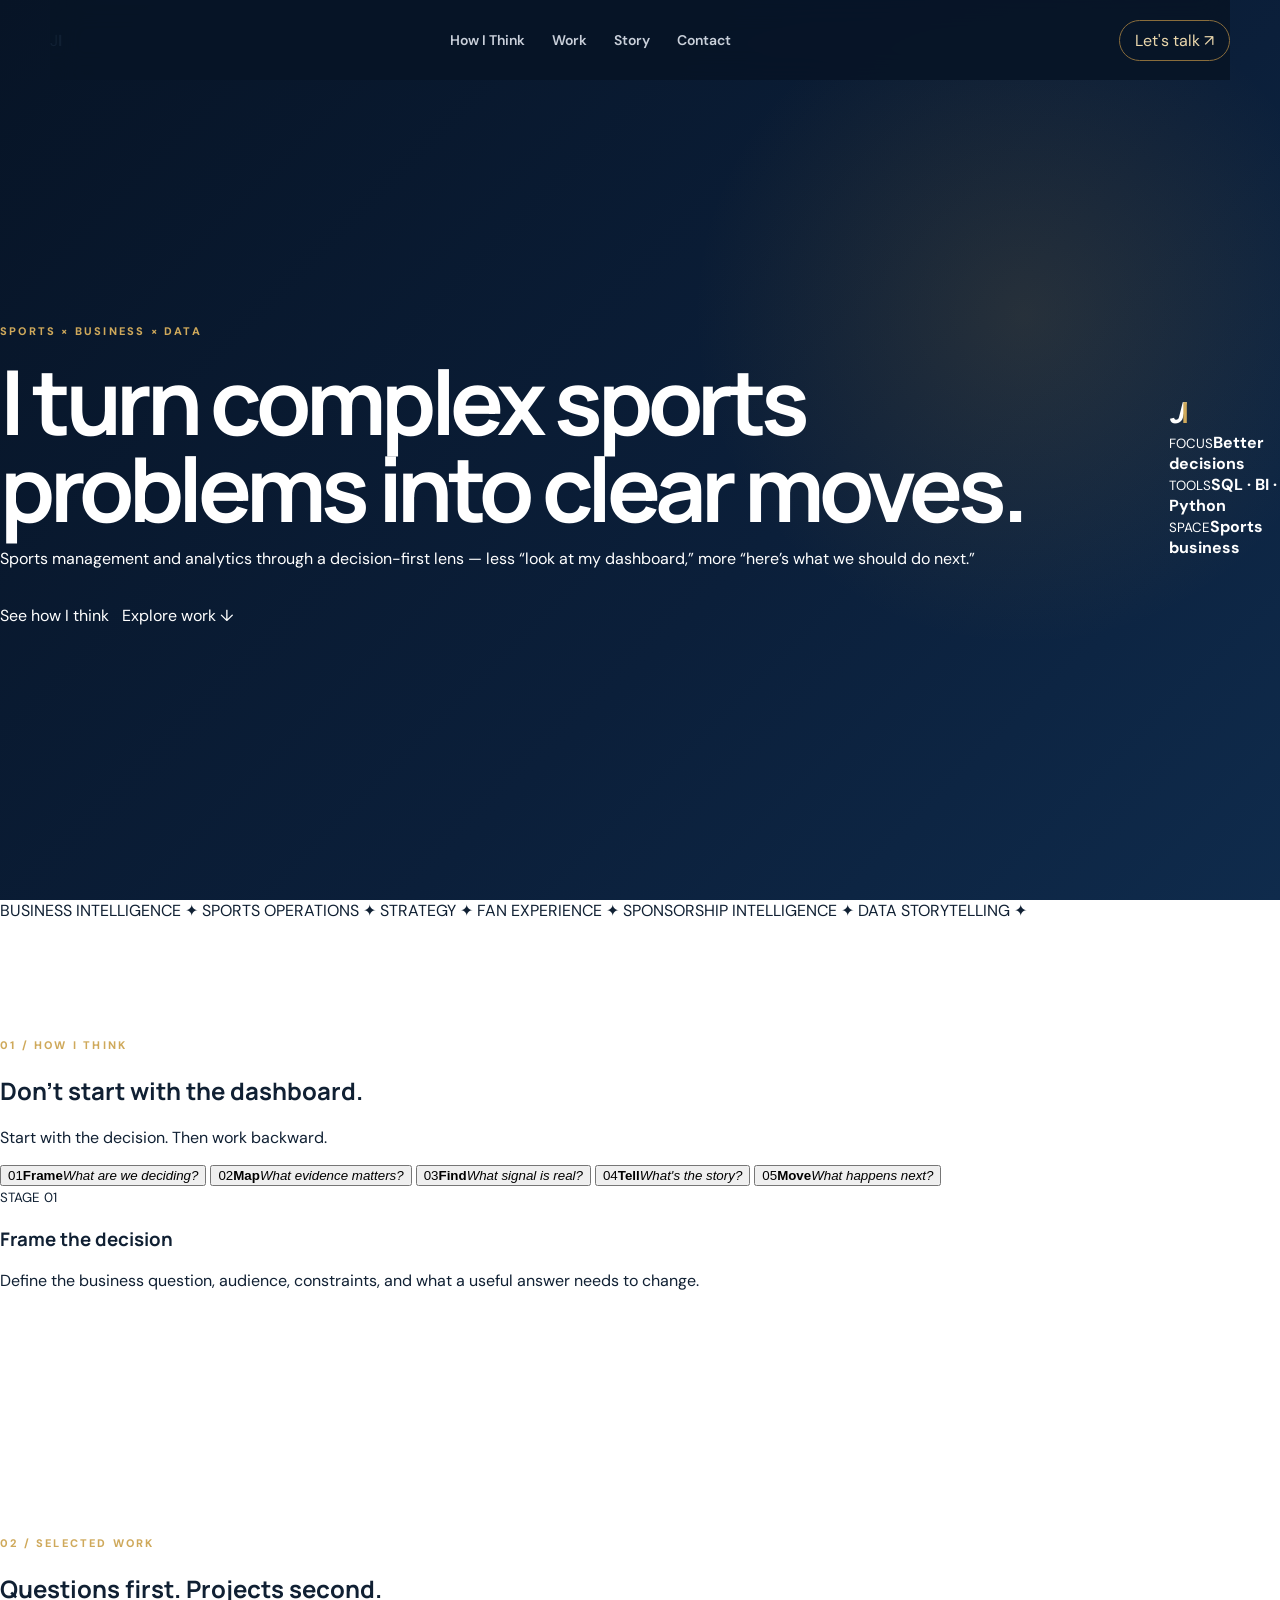
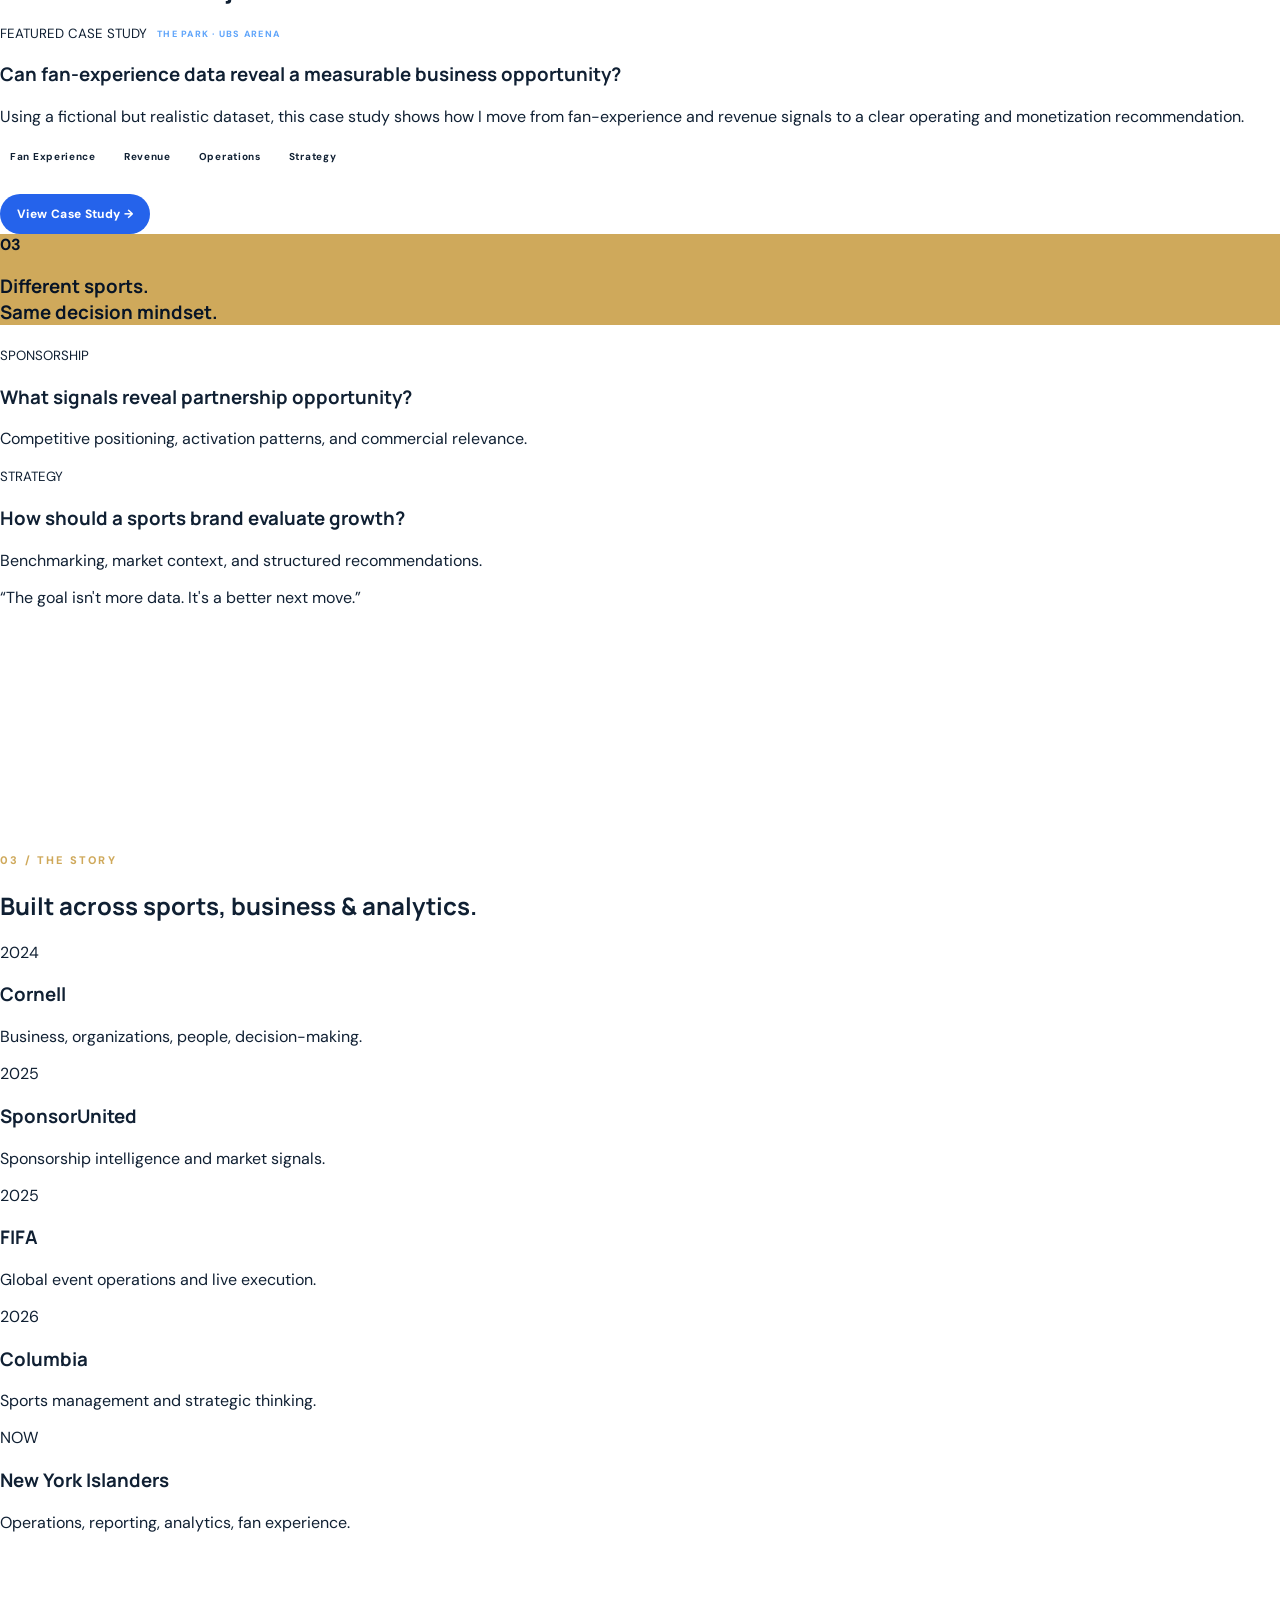
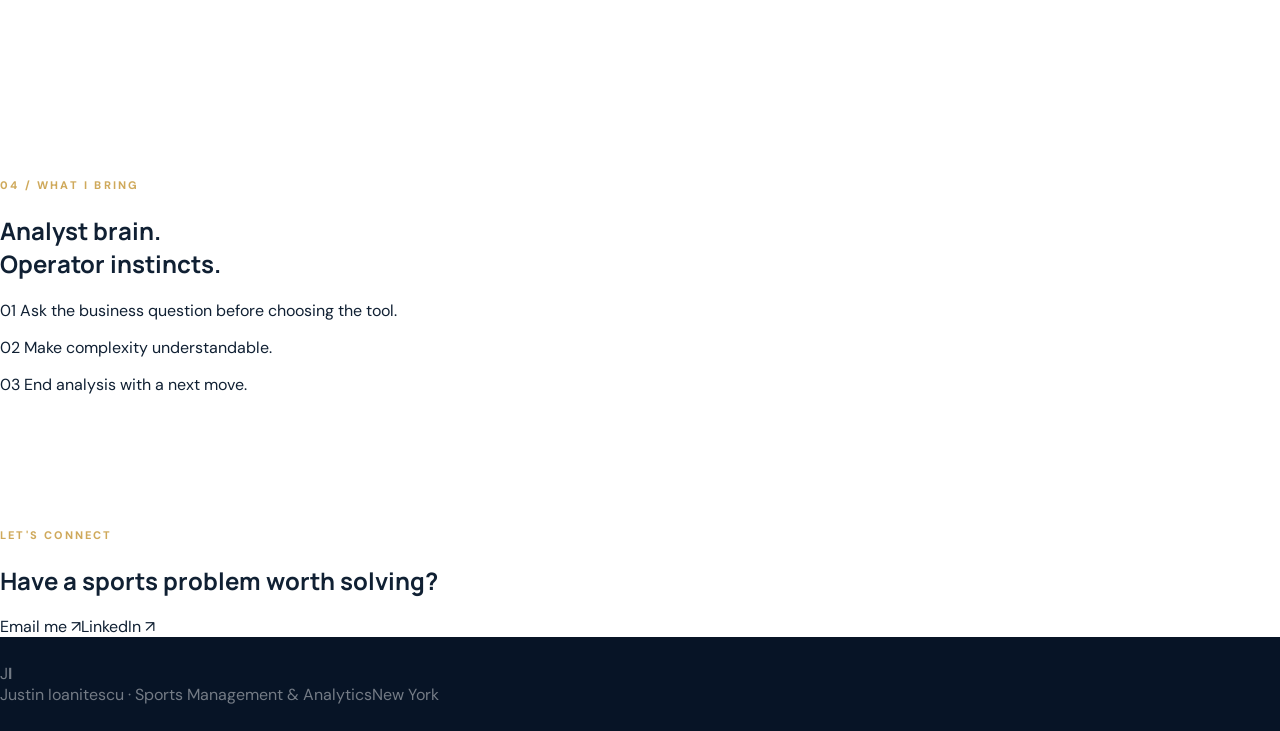
==== commit bfdfc738: "Add files via upload" ====
--- a/index.html
+++ b/index.html
@@ -45,7 +45,24 @@
 <section class="section work" id="work">
   <div class="head"><div><span class="eyebrow">02 / SELECTED WORK</span><h2>Questions first. Projects second.</h2></div></div>
   <div class="bento">
-    <article class="tile big"><small>NHL OPERATIONS</small><h3>How can operational data improve the game-day experience?</h3><p>Turning attendance, engagement, staffing, and event reporting into a clearer post-event decision system.</p><div class="chips"><span>Power BI</span><span>SQL</span><span>Python</span><span>Excel</span></div></article>
+    <article class="tile big" style="position:relative;">
+      <div style="display:flex;align-items:center;gap:10px;flex-wrap:wrap;margin-bottom:14px;">
+        <small>FEATURED CASE STUDY</small>
+        <span style="font-size:9px;font-weight:800;letter-spacing:.14em;color:#60A5FA;">THE PARK · UBS ARENA</span>
+      </div>
+      <h3>Can fan-experience data reveal a measurable business opportunity?</h3>
+      <p>Using a fictional but realistic dataset, this case study shows how I move from fan-experience and revenue signals to a clear operating and monetization recommendation.</p>
+      <div class="chips">
+        <span>Fan Experience</span>
+        <span>Revenue</span>
+        <span>Operations</span>
+        <span>Strategy</span>
+      </div>
+      <a href="park-case-study.html"
+         style="display:inline-flex;align-items:center;justify-content:center;align-self:flex-start;margin-top:24px;padding:12px 17px;border-radius:999px;background:#2563EB;color:#fff;font-size:12px;font-weight:800;letter-spacing:.03em;text-decoration:none;position:relative;z-index:2;">
+        View Case Study →
+      </a>
+    </article>
     <article class="tile gold"><b>03</b><h3>Different sports.<br>Same decision mindset.</h3></article>
     <article class="tile"><small>SPONSORSHIP</small><h3>What signals reveal partnership opportunity?</h3><p>Competitive positioning, activation patterns, and commercial relevance.</p></article>
     <article class="tile dark"><small>STRATEGY</small><h3>How should a sports brand evaluate growth?</h3><p>Benchmarking, market context, and structured recommendations.</p></article>
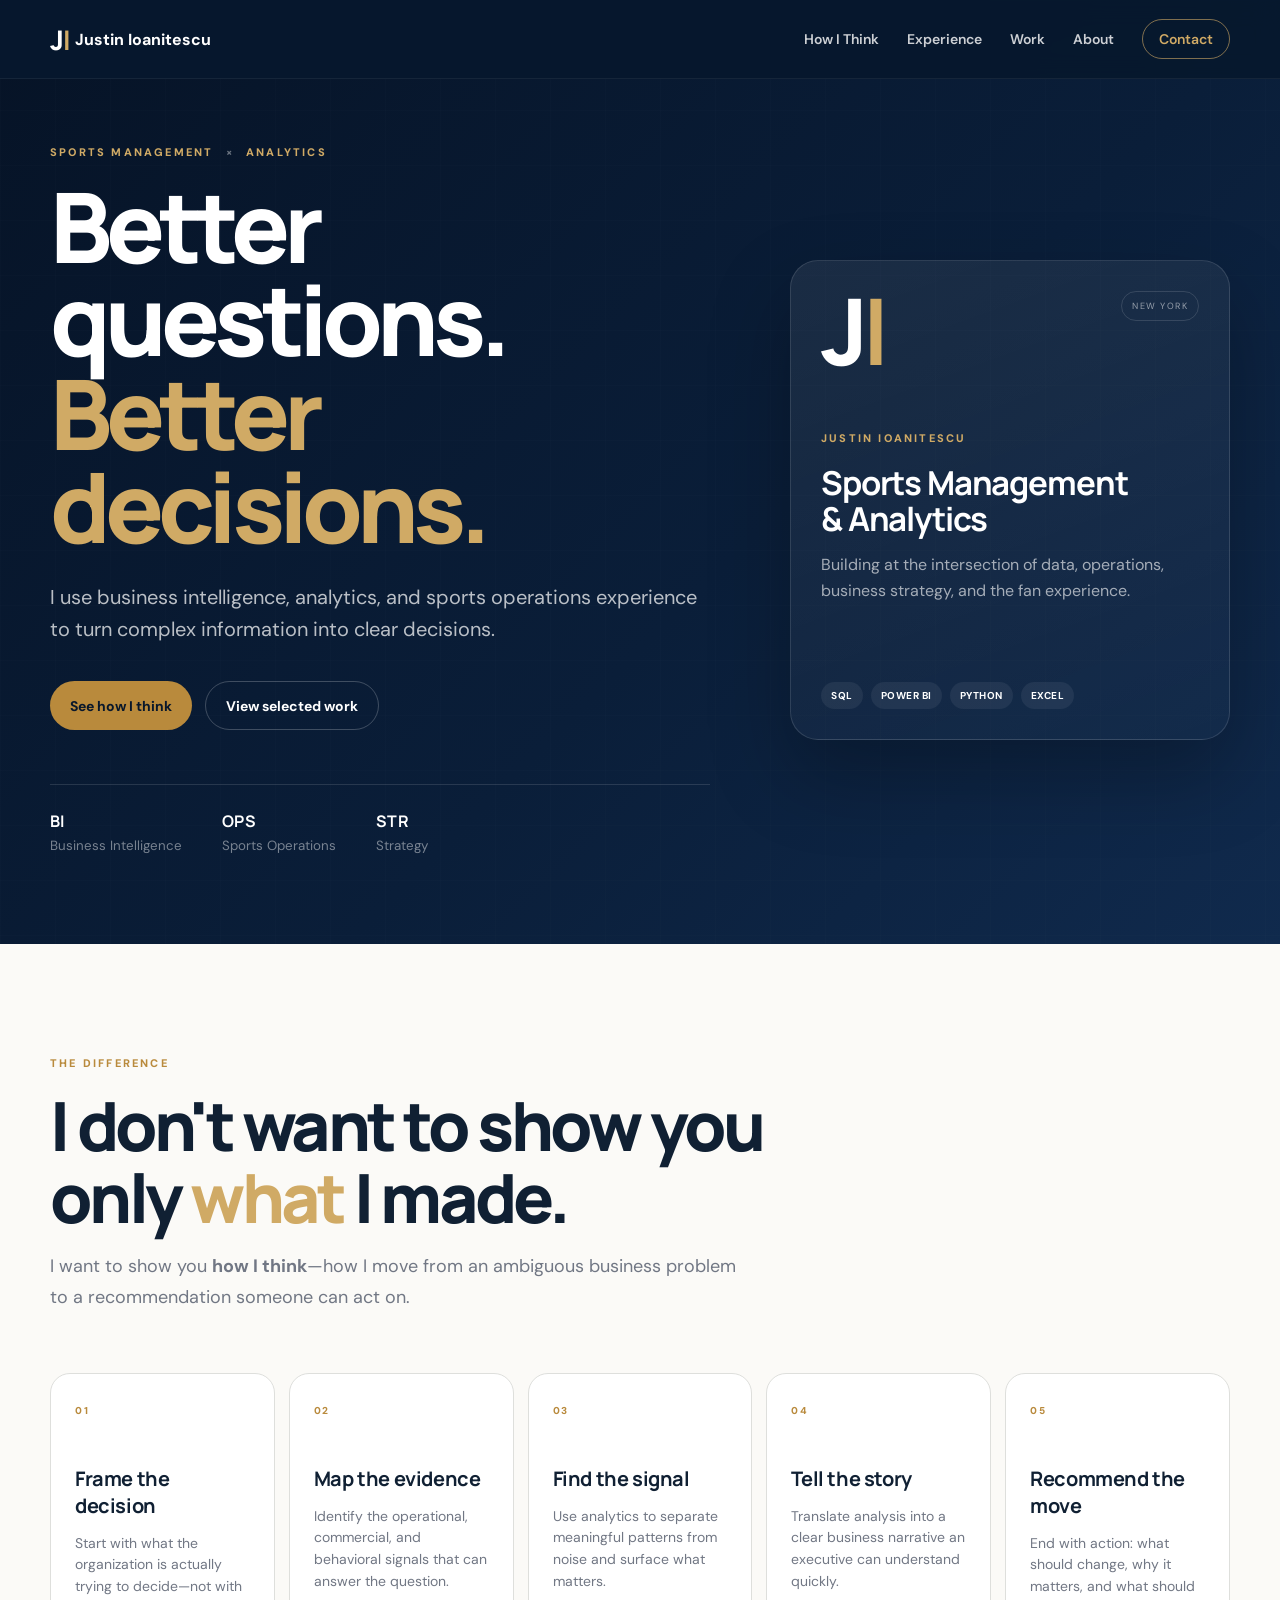
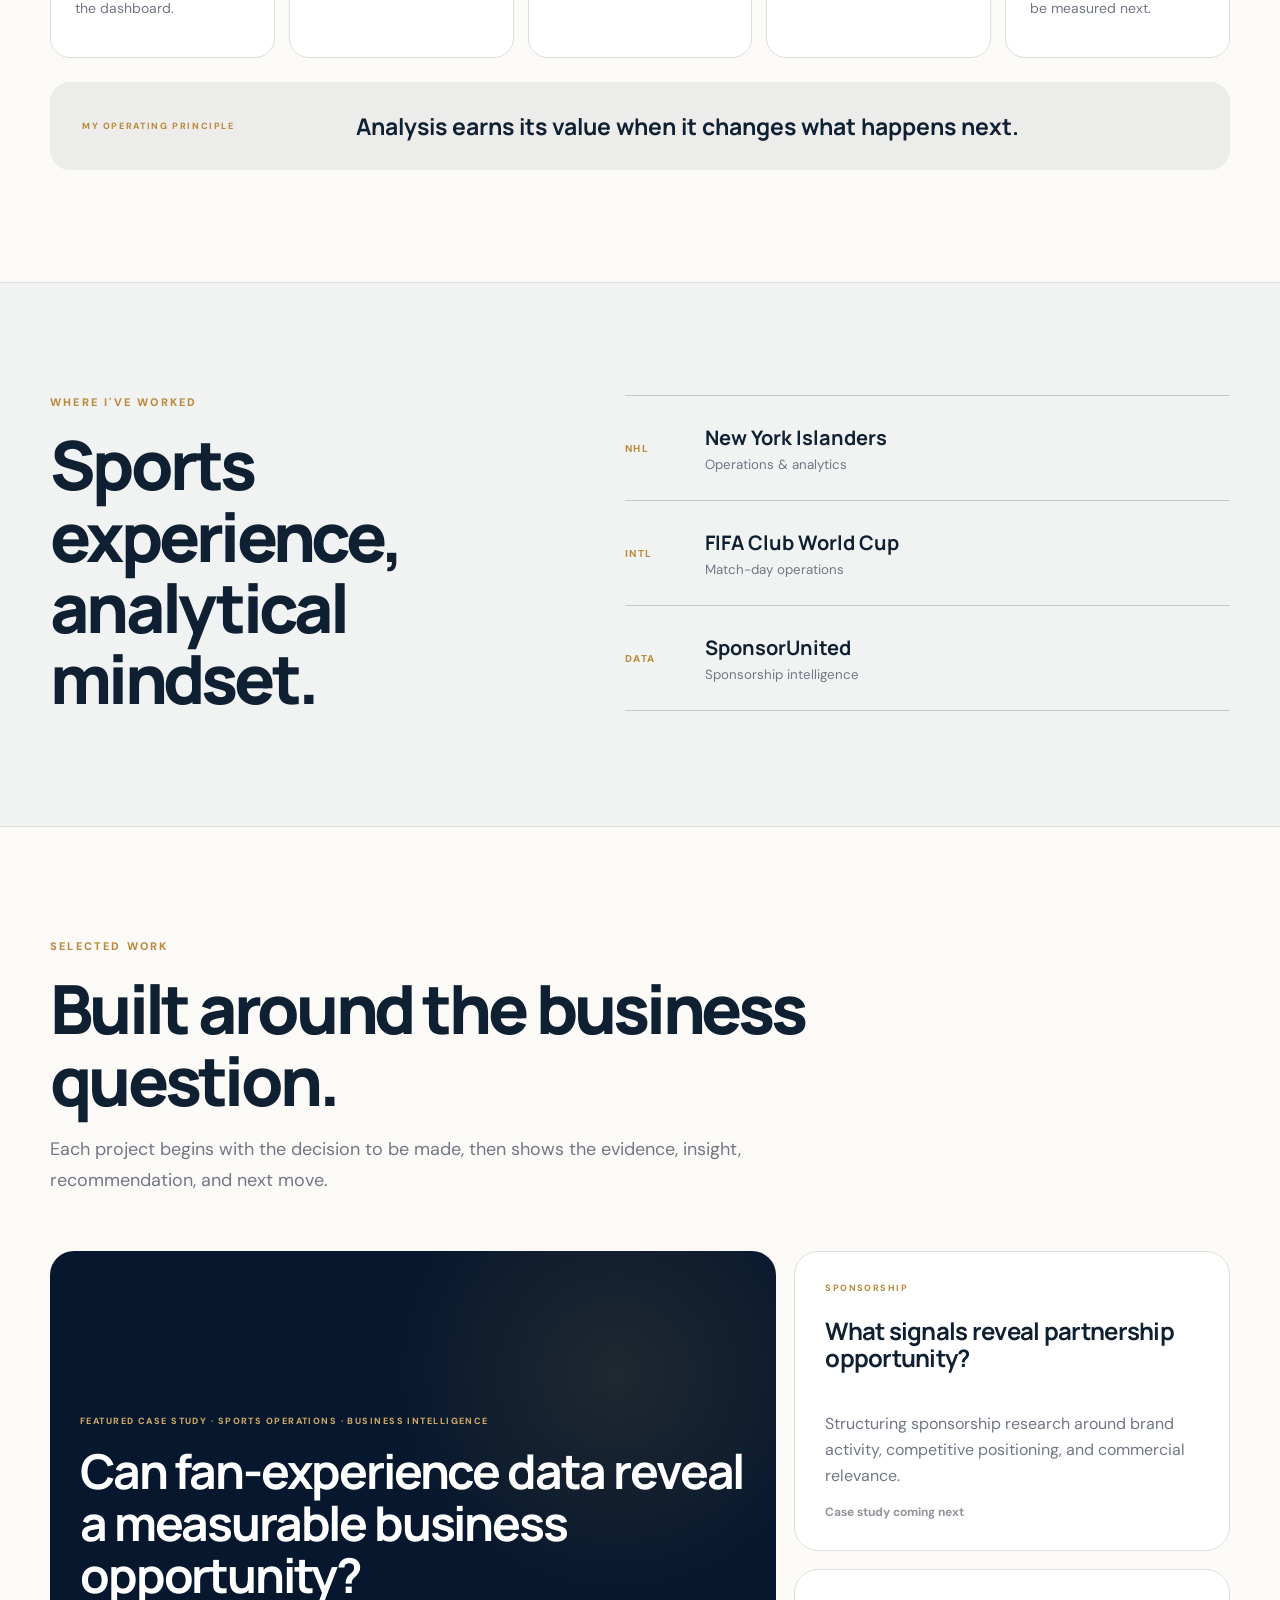
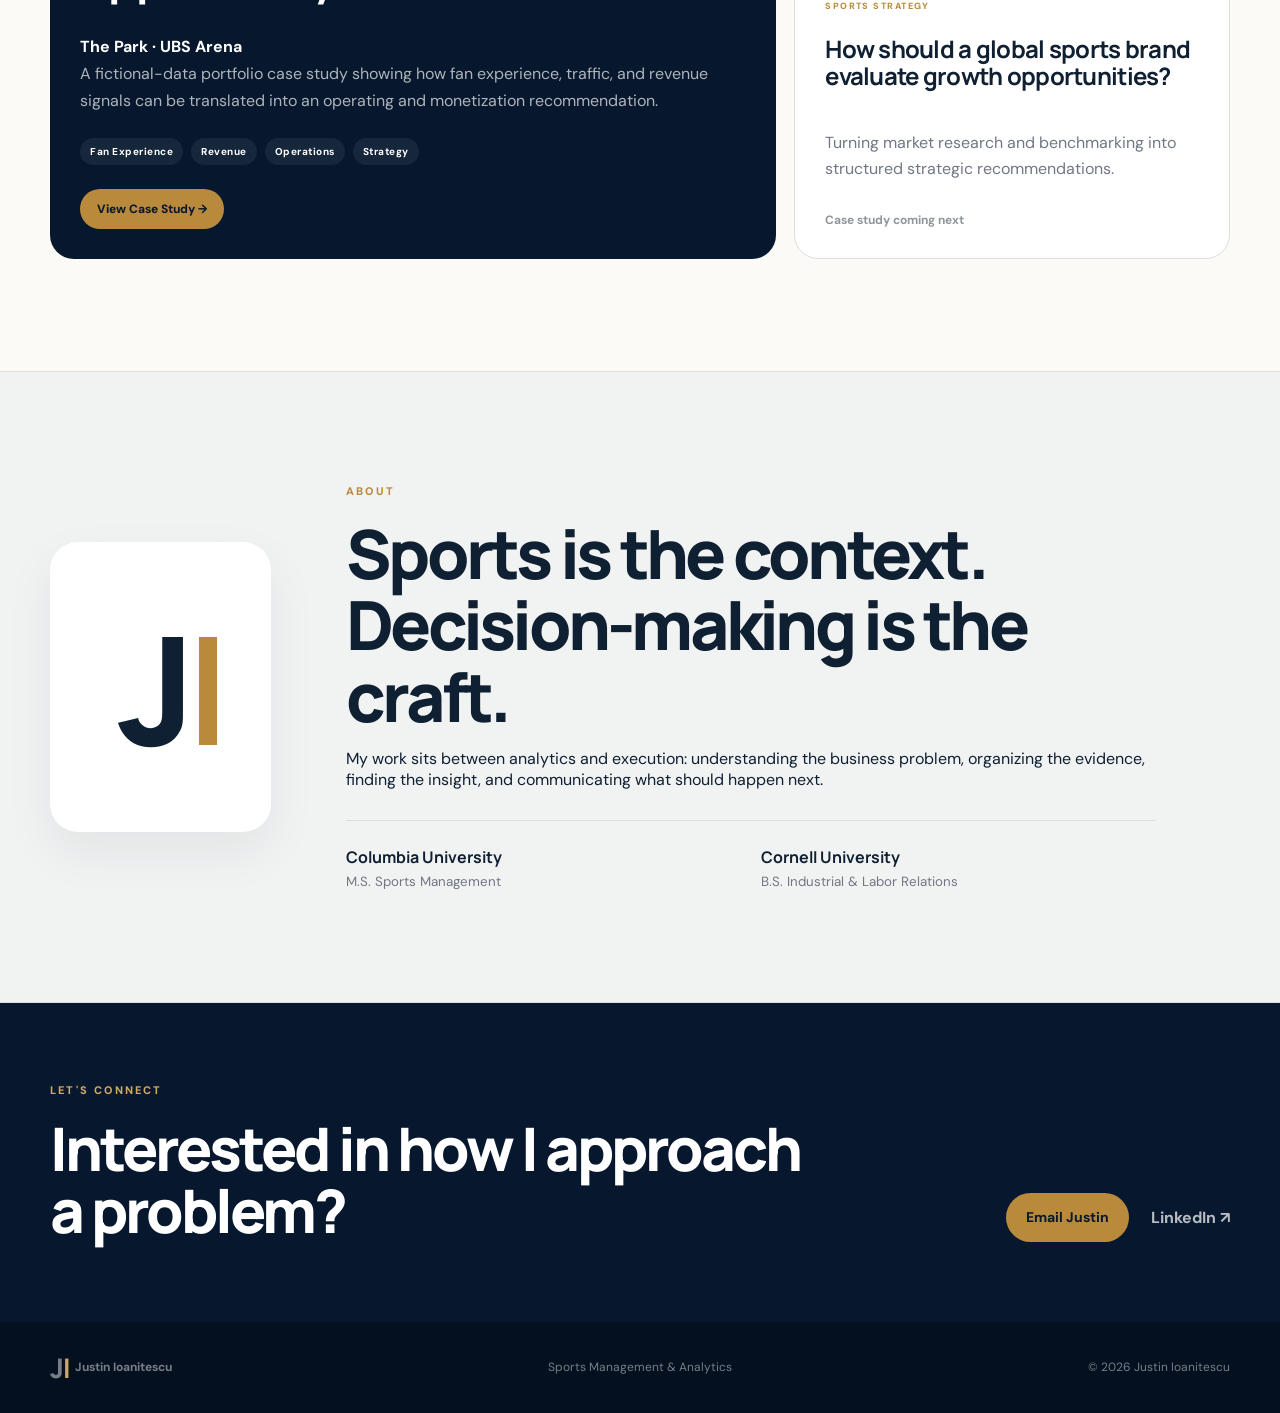
==== commit f5427ffa: "Add files via upload Update full portfolio design" ====
--- a/index.html
+++ b/index.html
@@ -1,94 +1,168 @@
 <!doctype html>
 <html lang="en">
 <head>
-<meta charset="utf-8"><meta name="viewport" content="width=device-width,initial-scale=1">
+<meta charset="utf-8">
+<meta name="viewport" content="width=device-width,initial-scale=1">
+<meta name="description" content="Justin Ioanitescu — Sports Management & Analytics">
 <title>Justin Ioanitescu | Sports Management & Analytics</title>
+<link rel="icon" href="assets/favicon.svg">
 <link rel="stylesheet" href="styles.css">
 </head>
 <body>
-<header class="nav">
-  <a class="logo" href="#top"><span>J</span><b>I</b></a>
-  <nav><a href="#think">How I Think</a><a href="#work">Work</a><a href="#story">Story</a><a href="#contact">Contact</a></nav>
-  <a class="pill" href="mailto:justin.ioanitescu@gmail.com">Let's talk ↗</a>
+<header>
+  <div class="nav">
+    <a class="brand" href="#top"><span class="mark">J<b>I</b></span><span>Justin Ioanitescu</span></a>
+    <button class="menu" aria-label="Menu">☰</button>
+    <nav>
+      <a href="#thinking">How I Think</a>
+      <a href="#experience">Experience</a>
+      <a href="#work">Work</a>
+      <a href="#about">About</a>
+      <a class="pill" href="mailto:justin.ioanitescu@gmail.com">Contact</a>
+    </nav>
+  </div>
 </header>
 
 <main id="top">
 <section class="hero">
-  <div class="copy">
-    <div class="eyebrow">SPORTS × BUSINESS × DATA</div>
-    <h1>I turn complex <span>sports problems</span> into clear moves.</h1>
-    <p>Sports management and analytics through a decision-first lens — less “look at my dashboard,” more “here’s what we should do next.”</p>
-    <div class="actions"><a class="primary" href="#think">See how I think</a><a class="secondary" href="#work">Explore work ↓</a></div>
-  </div>
-  <div class="art">
-    <div class="mark"><i>J</i><b>I</b></div>
-    <div class="float f1"><small>FOCUS</small><strong>Better decisions</strong></div>
-    <div class="float f2"><small>TOOLS</small><strong>SQL · BI · Python</strong></div>
-    <div class="float f3"><small>SPACE</small><strong>Sports business</strong></div>
+  <div class="grid"></div>
+  <div class="wrap hero-grid">
+    <div class="hero-copy reveal">
+      <p class="eyebrow">SPORTS MANAGEMENT <span>×</span> ANALYTICS</p>
+      <h1>Better questions.<br><em>Better decisions.</em></h1>
+      <p class="lead">I use business intelligence, analytics, and sports operations experience to turn complex information into clear decisions.</p>
+      <div class="actions">
+        <a class="btn gold" href="#thinking">See how I think</a>
+        <a class="btn ghost" href="#work">View selected work</a>
+      </div>
+      <div class="proof">
+        <div><b>BI</b><small>Business Intelligence</small></div>
+        <div><b>OPS</b><small>Sports Operations</small></div>
+        <div><b>STR</b><small>Strategy</small></div>
+      </div>
+    </div>
+
+    <aside class="profile reveal">
+      <div class="profile-top">
+        <div class="bigmark">J<b>I</b></div>
+        <span>NEW YORK</span>
+      </div>
+      <div>
+        <p class="eyebrow">JUSTIN IOANITESCU</p>
+        <h2>Sports Management<br>& Analytics</h2>
+        <p>Building at the intersection of data, operations, business strategy, and the fan experience.</p>
+      </div>
+      <div class="chips"><span>SQL</span><span>POWER BI</span><span>PYTHON</span><span>EXCEL</span></div>
+    </aside>
   </div>
 </section>
 
-<section class="ticker"><div>BUSINESS INTELLIGENCE ✦ SPORTS OPERATIONS ✦ STRATEGY ✦ FAN EXPERIENCE ✦ SPONSORSHIP INTELLIGENCE ✦ DATA STORYTELLING ✦</div></section>
-
-<section class="section" id="think">
-  <div class="head"><div><span class="eyebrow">01 / HOW I THINK</span><h2>Don't start with the dashboard.</h2></div><p>Start with the decision. Then work backward.</p></div>
-  <div class="think-grid">
-    <button class="think active" data-i="0"><span>01</span><strong>Frame</strong><em>What are we deciding?</em></button>
-    <button class="think" data-i="1"><span>02</span><strong>Map</strong><em>What evidence matters?</em></button>
-    <button class="think" data-i="2"><span>03</span><strong>Find</strong><em>What signal is real?</em></button>
-    <button class="think" data-i="3"><span>04</span><strong>Tell</strong><em>What's the story?</em></button>
-    <button class="think" data-i="4"><span>05</span><strong>Move</strong><em>What happens next?</em></button>
-  </div>
-  <div class="detail" id="detail"><div><small>STAGE 01</small><h3>Frame the decision</h3></div><p>Define the business question, audience, constraints, and what a useful answer needs to change.</p></div>
-</section>
-
-<section class="section work" id="work">
-  <div class="head"><div><span class="eyebrow">02 / SELECTED WORK</span><h2>Questions first. Projects second.</h2></div></div>
-  <div class="bento">
-    <article class="tile big" style="position:relative;">
-      <div style="display:flex;align-items:center;gap:10px;flex-wrap:wrap;margin-bottom:14px;">
-        <small>FEATURED CASE STUDY</small>
-        <span style="font-size:9px;font-weight:800;letter-spacing:.14em;color:#60A5FA;">THE PARK · UBS ARENA</span>
-      </div>
-      <h3>Can fan-experience data reveal a measurable business opportunity?</h3>
-      <p>Using a fictional but realistic dataset, this case study shows how I move from fan-experience and revenue signals to a clear operating and monetization recommendation.</p>
-      <div class="chips">
-        <span>Fan Experience</span>
-        <span>Revenue</span>
-        <span>Operations</span>
-        <span>Strategy</span>
-      </div>
-      <a href="park-case-study.html"
-         style="display:inline-flex;align-items:center;justify-content:center;align-self:flex-start;margin-top:24px;padding:12px 17px;border-radius:999px;background:#2563EB;color:#fff;font-size:12px;font-weight:800;letter-spacing:.03em;text-decoration:none;position:relative;z-index:2;">
-        View Case Study →
-      </a>
-    </article>
-    <article class="tile gold"><b>03</b><h3>Different sports.<br>Same decision mindset.</h3></article>
-    <article class="tile"><small>SPONSORSHIP</small><h3>What signals reveal partnership opportunity?</h3><p>Competitive positioning, activation patterns, and commercial relevance.</p></article>
-    <article class="tile dark"><small>STRATEGY</small><h3>How should a sports brand evaluate growth?</h3><p>Benchmarking, market context, and structured recommendations.</p></article>
-    <article class="tile quote"><p>“The goal isn't more data. It's a better next move.”</p></article>
+<section class="section" id="thinking">
+  <div class="wrap">
+    <div class="heading reveal">
+      <p class="eyebrow dark">THE DIFFERENCE</p>
+      <h2>I don't want to show you only <em>what</em> I made.</h2>
+      <p>I want to show you <strong>how I think</strong>—how I move from an ambiguous business problem to a recommendation someone can act on.</p>
+    </div>
+    <div class="steps">
+      <article class="reveal"><span>01</span><h3>Frame the decision</h3><p>Start with what the organization is actually trying to decide—not with the dashboard.</p></article>
+      <article class="reveal"><span>02</span><h3>Map the evidence</h3><p>Identify the operational, commercial, and behavioral signals that can answer the question.</p></article>
+      <article class="reveal"><span>03</span><h3>Find the signal</h3><p>Use analytics to separate meaningful patterns from noise and surface what matters.</p></article>
+      <article class="reveal"><span>04</span><h3>Tell the story</h3><p>Translate analysis into a clear business narrative an executive can understand quickly.</p></article>
+      <article class="reveal"><span>05</span><h3>Recommend the move</h3><p>End with action: what should change, why it matters, and what should be measured next.</p></article>
+    </div>
+    <div class="principle reveal">
+      <small>MY OPERATING PRINCIPLE</small>
+      <h3>Analysis earns its value when it changes what happens next.</h3>
+    </div>
   </div>
 </section>
 
-<section class="section" id="story">
-  <div class="head"><div><span class="eyebrow">03 / THE STORY</span><h2>Built across sports, business & analytics.</h2></div></div>
-  <div class="timeline">
-    <article><span>2024</span><h3>Cornell</h3><p>Business, organizations, people, decision-making.</p></article>
-    <article><span>2025</span><h3>SponsorUnited</h3><p>Sponsorship intelligence and market signals.</p></article>
-    <article><span>2025</span><h3>FIFA</h3><p>Global event operations and live execution.</p></article>
-    <article><span>2026</span><h3>Columbia</h3><p>Sports management and strategic thinking.</p></article>
-    <article class="now"><span>NOW</span><h3>New York Islanders</h3><p>Operations, reporting, analytics, fan experience.</p></article>
+<section class="section alt" id="experience">
+  <div class="wrap split">
+    <div class="heading reveal">
+      <p class="eyebrow dark">WHERE I'VE WORKED</p>
+      <h2>Sports experience,<br>analytical mindset.</h2>
+    </div>
+    <div class="orgs reveal">
+      <div><span>NHL</span><p><b>New York Islanders</b><small>Operations & analytics</small></p></div>
+      <div><span>INTL</span><p><b>FIFA Club World Cup</b><small>Match-day operations</small></p></div>
+      <div><span>DATA</span><p><b>SponsorUnited</b><small>Sponsorship intelligence</small></p></div>
+    </div>
   </div>
 </section>
 
-<section class="section identity">
-  <div><span class="eyebrow">04 / WHAT I BRING</span><h2>Analyst brain.<br>Operator instincts.</h2></div>
-  <div class="beliefs"><p><span>01</span> Ask the business question before choosing the tool.</p><p><span>02</span> Make complexity understandable.</p><p><span>03</span> End analysis with a next move.</p></div>
+<section class="section" id="work">
+  <div class="wrap">
+    <div class="heading reveal">
+      <p class="eyebrow dark">SELECTED WORK</p>
+      <h2>Built around the business question.</h2>
+      <p>Each project begins with the decision to be made, then shows the evidence, insight, recommendation, and next move.</p>
+    </div>
+
+    <div class="projects">
+      <article class="featured reveal">
+        <small>FEATURED CASE STUDY · SPORTS OPERATIONS · BUSINESS INTELLIGENCE</small>
+        <h3>Can fan-experience data reveal a measurable business opportunity?</h3>
+        <p><strong>The Park · UBS Arena</strong><br>A fictional-data portfolio case study showing how fan experience, traffic, and revenue signals can be translated into an operating and monetization recommendation.</p>
+        <div class="chips"><span>Fan Experience</span><span>Revenue</span><span>Operations</span><span>Strategy</span></div>
+        <a class="case-link" href="park-case-study.html">View Case Study →</a>
+      </article>
+
+      <article class="card reveal">
+        <small>SPONSORSHIP</small>
+        <h3>What signals reveal partnership opportunity?</h3>
+        <p>Structuring sponsorship research around brand activity, competitive positioning, and commercial relevance.</p>
+        <b class="soon">Case study coming next</b>
+      </article>
+
+      <article class="card reveal">
+        <small>SPORTS STRATEGY</small>
+        <h3>How should a global sports brand evaluate growth opportunities?</h3>
+        <p>Turning market research and benchmarking into structured strategic recommendations.</p>
+        <b class="soon">Case study coming next</b>
+      </article>
+    </div>
+  </div>
 </section>
 
-<section class="contact" id="contact"><div><span class="eyebrow">LET'S CONNECT</span><h2>Have a sports problem worth solving?</h2></div><div><a href="mailto:justin.ioanitescu@gmail.com">Email me ↗</a><a href="https://www.linkedin.com/in/justin-ioanitescu/" target="_blank">LinkedIn ↗</a></div></section>
+<section class="section alt" id="about">
+  <div class="wrap about">
+    <div class="aboutmark reveal">J<b>I</b></div>
+    <div class="heading reveal">
+      <p class="eyebrow dark">ABOUT</p>
+      <h2>Sports is the context.<br>Decision-making is the craft.</h2>
+      <p>My work sits between analytics and execution: understanding the business problem, organizing the evidence, finding the insight, and communicating what should happen next.</p>
+      <div class="education">
+        <div><b>Columbia University</b><small>M.S. Sports Management</small></div>
+        <div><b>Cornell University</b><small>B.S. Industrial & Labor Relations</small></div>
+      </div>
+    </div>
+  </div>
+</section>
+
+<section class="cta">
+  <div class="wrap">
+    <div>
+      <p class="eyebrow">LET'S CONNECT</p>
+      <h2>Interested in how I approach a problem?</h2>
+    </div>
+    <div>
+      <a class="btn gold" href="mailto:justin.ioanitescu@gmail.com">Email Justin</a>
+      <a class="linkedin" href="https://www.linkedin.com/in/justin-ioanitescu/" target="_blank" rel="noopener">LinkedIn ↗</a>
+    </div>
+  </div>
+</section>
 </main>
 
-<footer><div class="logo"><span>J</span><b>I</b></div><span>Justin Ioanitescu · Sports Management & Analytics</span><span>New York</span></footer>
+<footer>
+  <div class="wrap">
+    <span class="brand"><span class="mark">J<b>I</b></span><span>Justin Ioanitescu</span></span>
+    <span>Sports Management & Analytics</span>
+    <span>© <span id="year"></span> Justin Ioanitescu</span>
+  </div>
+</footer>
+
 <script src="script.js"></script>
-</body></html>+</body>
+</html>
--- a/styles.css
+++ b/styles.css
@@ -1,2 +1,30 @@
 @import url('https://fonts.googleapis.com/css2?family=DM+Sans:wght@400;500;600;700&family=Manrope:wght@600;700;800&display=swap');
-:root{--navy:#0B1F3A;--night:#071426;--gold:#B68A3A;--gold2:#CFA95B;--ink:#102033;--muted:#687588;--line:#DDE4EA;--soft:#F4F6F8;--white:#fff;--r:22px;--max:1180px}*{box-sizing:border-box}html{scroll-behavior:smooth}body{margin:0;font-family:'DM Sans',sans-serif;color:var(--ink);background:white}a{text-decoration:none;color:inherit}.wrap,.nav{width:min(calc(100% - 40px),var(--max));margin:auto}header{position:fixed;inset:0 0 auto;z-index:20;background:rgba(7,20,38,.9);backdrop-filter:blur(14px)}.nav{height:80px;display:flex;align-items:center;justify-content:space-between}.brand{display:flex;align-items:center;gap:12px;color:white;font-weight:700}.mark,.bigmark,.aboutmark{font-family:Manrope,sans-serif;font-weight:800;letter-spacing:-8px}.mark{font-size:29px}.mark b,.bigmark b,.aboutmark b{color:var(--gold2);margin-left:5px}nav{display:flex;gap:27px;align-items:center;color:#c9d0da;font-size:14px;font-weight:600}nav a:hover{color:white}.pill{border:1px solid #896d3c;padding:9px 15px;border-radius:999px;color:#ead7ac}.menu{display:none;background:none;border:0;color:white;font-size:24px}.hero{min-height:100svh;display:flex;align-items:center;position:relative;overflow:hidden;padding:140px 0 90px;background:radial-gradient(circle at 80% 35%,rgba(182,138,58,.16),transparent 28%),linear-gradient(135deg,var(--night),var(--navy) 60%,#0f2b4c);color:white}.grid{position:absolute;inset:0;opacity:.15;background-image:linear-gradient(#ffffff0d 1px,transparent 1px),linear-gradient(90deg,#ffffff0d 1px,transparent 1px);background-size:54px 54px}.hero-grid{position:relative;display:grid;grid-template-columns:1.3fr .7fr;gap:80px;align-items:center}.eyebrow{margin:0 0 20px;color:var(--gold2);font-size:11px;font-weight:800;letter-spacing:.2em}.eyebrow span{color:#ffffff66;padding:0 7px}.eyebrow.dark{color:var(--gold)}h1,h2,h3{font-family:Manrope,sans-serif}.hero h1{font-size:clamp(58px,7vw,98px);line-height:.97;letter-spacing:-.06em;margin:0}.hero h1 em,.heading h2 em{font-style:normal;color:var(--gold2)}.lead{max-width:650px;font-size:21px;line-height:1.55;color:#ffffffb8;margin:28px 0 0}.actions{display:flex;gap:13px;margin-top:36px}.btn{display:inline-flex;align-items:center;justify-content:center;min-height:49px;padding:0 21px;border-radius:999px;font-size:14px;font-weight:700}.gold{background:var(--gold2);color:var(--night)}.ghost{border:1px solid #ffffff42;color:white}.proof{display:flex;gap:34px;border-top:1px solid #ffffff24;margin-top:50px;padding-top:23px}.proof div{display:grid;gap:4px}.proof b{font-family:Manrope;font-size:15px}.proof small{color:#ffffff78}.profile{min-height:470px;padding:28px;border:1px solid #ffffff24;border-radius:29px;background:linear-gradient(150deg,#ffffff13,#ffffff05);backdrop-filter:blur(12px);display:flex;flex-direction:column;justify-content:space-between;box-shadow:0 30px 70px #00000038}.profile-top{display:flex;justify-content:space-between;align-items:flex-start}.profile-top>span{font-size:10px;letter-spacing:.16em;color:#ffffff8c;border:1px solid #ffffff20;padding:7px 10px;border-radius:999px}.bigmark{font-size:94px;line-height:.85}.profile h2{font-size:34px;line-height:1.08;letter-spacing:-.04em;margin:0}.profile p:last-child{color:#ffffff9c;line-height:1.6}.chips{display:flex;gap:8px;flex-wrap:wrap}.chips span{padding:7px 10px;background:#ffffff10;border-radius:999px;font-size:10px;font-weight:700;letter-spacing:.07em}.section{padding:112px 0}.alt{background:var(--soft);border-block:1px solid var(--line)}.heading{max-width:820px}.heading h2{font-size:clamp(40px,5vw,62px);line-height:1.05;letter-spacing:-.045em;margin:0}.heading>p:last-child{max-width:680px;color:var(--muted);font-size:18px;line-height:1.7}.steps{display:grid;grid-template-columns:repeat(5,1fr);gap:14px;margin-top:58px}.steps article,.card{border:1px solid var(--line);border-radius:var(--r);background:white;padding:24px}.steps article{min-height:250px}.steps article>span,.projects small{color:var(--gold);font-size:10px;font-weight:800;letter-spacing:.15em}.steps h3{margin:50px 0 11px;font-size:20px}.steps p,.card p{color:var(--muted);line-height:1.55;font-size:14px}.week2{display:grid;grid-template-columns:.8fr 1.2fr;gap:42px;margin-top:25px;padding:27px 30px;background:var(--soft);border-radius:var(--r);align-items:center}.week2 small{color:var(--gold);font-weight:800;letter-spacing:.14em}.week2 h3{margin:7px 0 0}.week2 p{color:var(--muted);line-height:1.6}.split{display:grid;grid-template-columns:.9fr 1.1fr;gap:78px}.orgs{border-top:1px solid #cdd6df}.orgs>div{min-height:100px;display:grid;grid-template-columns:70px 1fr;align-items:center;border-bottom:1px solid #cdd6df}.orgs>div>span{color:var(--gold);font-size:10px;font-weight:800;letter-spacing:.15em}.orgs p{display:grid;margin:0}.orgs b{font:700 20px Manrope}.orgs small{color:var(--muted);margin-top:4px}.projects{display:grid;grid-template-columns:1.2fr .8fr;gap:18px;margin-top:55px}.featured{grid-row:span 2;min-height:610px;padding:31px;border-radius:var(--r);background:radial-gradient(circle at 70% 20%,#b68a3a55,transparent 30%),linear-gradient(#0b1f3ab8,#071426),var(--navy);color:white;display:flex;flex-direction:column;justify-content:flex-end}.featured small{margin-bottom:auto;color:var(--gold2)}.featured h3{font-size:42px;line-height:1.1;letter-spacing:-.04em;margin:15px 0}.featured p{color:#ffffffa0;line-height:1.65}.card{min-height:295px;display:flex;flex-direction:column}.card h3{font-size:24px;line-height:1.15;margin:14px 0}.soon{margin-top:auto;font-size:12px;color:#8b97a8}.featured .soon{color:#ead7ac;margin-top:21px}.about{display:grid;grid-template-columns:.4fr 1.6fr;gap:70px;align-items:center}.aboutmark{min-height:285px;display:flex;align-items:center;justify-content:center;background:white;border-radius:30px;font-size:145px;color:var(--navy);box-shadow:0 20px 50px #0b1f3a12}.education{display:grid;grid-template-columns:1fr 1fr;gap:20px;border-top:1px solid var(--line);margin-top:30px;padding-top:24px}.education div{display:grid;gap:5px}.education small{color:var(--muted)}.cta{background:var(--navy);color:white;padding:78px 0}.cta>.wrap{display:flex;justify-content:space-between;align-items:flex-end;gap:30px}.cta h2{font-size:clamp(38px,5vw,58px);line-height:1.05;letter-spacing:-.045em;margin:0;max-width:720px}.cta>.wrap>div:last-child{display:flex;gap:22px;align-items:center}.linkedin{color:#ffffffb0;font-weight:700;font-size:14px}footer{background:var(--night);color:#ffffff70;padding:26px 0}footer>.wrap{display:grid;grid-template-columns:1fr auto 1fr;align-items:center;font-size:12px}footer>.wrap>span:last-child{text-align:right}.reveal{opacity:0;transform:translateY(18px);transition:.65s}.reveal.show{opacity:1;transform:none}@media(max-width:900px){.hero-grid,.split,.about{grid-template-columns:1fr}.steps{grid-template-columns:repeat(2,1fr)}.steps article:last-child{grid-column:span 2}.projects{grid-template-columns:1fr}.featured{grid-row:auto}.aboutmark{min-height:220px}.cta>.wrap{align-items:flex-start;flex-direction:column}}@media(max-width:720px){.nav>nav{position:fixed;top:80px;left:0;right:0;padding:18px 20px 30px;background:var(--night);display:none;flex-direction:column;align-items:stretch}.nav>nav.open{display:flex}.menu{display:block}.brand>span:last-child{display:none}.hero{min-height:auto}.hero-grid{gap:48px}.hero h1{font-size:58px}.proof{gap:17px;justify-content:space-between}.section{padding:80px 0}.steps{grid-template-columns:1fr}.steps article:last-child{grid-column:auto}.week2,.education{grid-template-columns:1fr}.projects .featured{min-height:500px}.cta>.wrap>div:last-child{width:100%;flex-direction:column;align-items:stretch}.linkedin{text-align:center}footer>.wrap{grid-template-columns:1fr;gap:10px}footer>.wrap>span:last-child{text-align:left}}
+:root{
+ --navy:#07182e; --navy2:#0b203d; --gold:#b98a3c; --gold2:#d0aa65;
+ --paper:#fbfaf7; --soft:#f1f2f2; --ink:#102033; --muted:#717784;
+ --line:#dedfdc; --white:#fff; --shadow:0 25px 70px rgba(7,24,46,.12);
+}
+*{box-sizing:border-box} html{scroll-behavior:smooth} body{margin:0;background:var(--paper);color:var(--ink);font-family:"DM Sans",sans-serif;-webkit-font-smoothing:antialiased}
+a{color:inherit;text-decoration:none}.wrap{width:min(calc(100% - 42px),1180px);margin:auto}
+header{position:fixed;top:0;left:0;right:0;z-index:30;background:rgba(7,24,46,.97);backdrop-filter:blur(12px);border-bottom:1px solid rgba(255,255,255,.06)}
+.nav{height:78px;width:min(calc(100% - 42px),1180px);margin:auto;display:flex;align-items:center;justify-content:space-between;color:white}
+.brand{display:flex;align-items:center;gap:10px;font-weight:700}.mark{font:800 27px "Manrope";letter-spacing:-6px}.mark b{color:var(--gold2);margin-left:5px}
+.nav nav{display:flex;gap:28px;align-items:center;font-size:14px;font-weight:600;color:rgba(255,255,255,.8)}.nav nav a:hover{color:white}.pill{padding:10px 16px;border:1px solid rgba(208,170,101,.6);border-radius:999px;color:var(--gold2)!important}.menu{display:none;border:0;background:transparent;color:white;font-size:22px}
+.hero{position:relative;overflow:hidden;min-height:100svh;padding:145px 0 90px;background:linear-gradient(135deg,#061326,#0a1e39 58%,#102a4d);color:white;display:flex;align-items:center}.grid{position:absolute;inset:0;background-image:linear-gradient(#ffffff07 1px,transparent 1px),linear-gradient(90deg,#ffffff07 1px,transparent 1px);background-size:55px 55px;opacity:.35}
+.hero-grid{position:relative;z-index:2;display:grid;grid-template-columns:1.2fr .8fr;gap:80px;align-items:center}.eyebrow{margin:0 0 20px;color:var(--gold2);font-size:11px;letter-spacing:.2em;font-weight:800}.eyebrow.dark{color:var(--gold)}.eyebrow span{color:#ffffff66;padding:0 7px}
+.hero h1{margin:0;font:800 clamp(58px,7.6vw,103px)/.96 "Manrope";letter-spacing:-.06em}.hero h1 em,.heading h2 em{font-style:normal;color:var(--gold2)}
+.lead{max-width:650px;margin:28px 0 0;color:#ffffffb8;font-size:20px;line-height:1.62}.actions{display:flex;gap:13px;margin-top:36px}.btn{display:inline-flex;align-items:center;justify-content:center;min-height:49px;padding:0 20px;border-radius:999px;font-size:14px;font-weight:700}.btn.gold{background:var(--gold);color:#08172b}.btn.ghost{border:1px solid #ffffff38}
+.proof{display:flex;gap:40px;margin-top:54px;padding-top:25px;border-top:1px solid #ffffff1f}.proof div{display:grid;gap:5px}.proof b{font-family:"Manrope";letter-spacing:.03em}.proof small{color:#ffffff73}
+.profile{min-height:480px;padding:30px;display:flex;flex-direction:column;justify-content:space-between;border-radius:28px;border:1px solid #ffffff20;background:linear-gradient(160deg,#ffffff12,#ffffff05);box-shadow:0 35px 80px rgba(0,0,0,.25)}.profile-top{display:flex;justify-content:space-between;align-items:start}.profile-top>span{border:1px solid #ffffff21;padding:8px 10px;border-radius:999px;font-size:9px;letter-spacing:.16em;color:#ffffff8a}.bigmark{font:800 92px/.85 "Manrope";letter-spacing:-15px}.bigmark b{color:var(--gold2);margin-left:10px}
+.profile h2{margin:0;font:700 33px/1.08 "Manrope";letter-spacing:-.035em}.profile p:last-child{color:#ffffff9d;line-height:1.6}.chips{display:flex;flex-wrap:wrap;gap:8px}.chips span{padding:7px 10px;border-radius:999px;background:#ffffff10;font-size:10px;font-weight:700;letter-spacing:.05em}
+.section{padding:112px 0}.alt{background:var(--soft);border-block:1px solid var(--line)}.heading{max-width:810px}.heading h2{margin:0;font:800 clamp(42px,5.3vw,68px)/1.05 "Manrope";letter-spacing:-.055em}.heading>p:last-child{max-width:700px;color:var(--muted);font-size:18px;line-height:1.72}
+.steps{display:grid;grid-template-columns:repeat(5,1fr);gap:14px;margin-top:60px}.steps article{min-height:250px;padding:24px;border:1px solid var(--line);border-radius:20px;background:#fff}.steps span{color:var(--gold);font-size:10px;font-weight:800;letter-spacing:.16em}.steps h3{margin:46px 0 12px;font:700 20px "Manrope";letter-spacing:-.02em}.steps p{color:var(--muted);font-size:14px;line-height:1.55}
+.principle{margin-top:24px;padding:28px 32px;border-radius:20px;background:#ececeb;display:grid;grid-template-columns:.45fr 1.55fr;align-items:center;gap:30px}.principle small{color:var(--gold);font-size:9px;font-weight:800;letter-spacing:.18em}.principle h3{margin:0;font:700 23px "Manrope"}
+.split{display:grid;grid-template-columns:.9fr 1.1fr;gap:80px}.orgs{border-top:1px solid #c7c9c8}.orgs>div{display:grid;grid-template-columns:80px 1fr;align-items:center;min-height:105px;border-bottom:1px solid #c7c9c8}.orgs>div>span{color:var(--gold);font-size:10px;font-weight:800;letter-spacing:.14em}.orgs p{margin:0;display:grid;gap:5px}.orgs b{font:700 20px "Manrope"}.orgs small{color:var(--muted)}
+.projects{display:grid;grid-template-columns:1.25fr .75fr;gap:18px;margin-top:55px}.featured,.card{padding:30px;border-radius:24px}.featured{grid-row:span 2;min-height:600px;display:flex;flex-direction:column;justify-content:flex-end;background:radial-gradient(circle at 78% 20%,rgba(185,138,60,.14),transparent 30%),var(--navy);color:white}.featured small,.card small{color:var(--gold2);font-size:9px;font-weight:800;letter-spacing:.16em}.featured h3{max-width:760px;margin:18px 0 16px;font:700 clamp(34px,4vw,48px)/1.08 "Manrope";letter-spacing:-.045em}.featured p{color:#ffffffac;line-height:1.7}.featured p strong{color:#fff}.featured .chips{margin:8px 0 24px}.case-link{align-self:flex-start;padding:12px 17px;border-radius:999px;background:var(--gold);color:#09172a;font-size:12px;font-weight:800}.card{min-height:290px;border:1px solid var(--line);background:#fff;display:flex;flex-direction:column}.card small{color:var(--gold)}.card h3{font:700 24px/1.12 "Manrope";letter-spacing:-.03em}.card p{color:var(--muted);line-height:1.6}.soon{margin-top:auto;color:#90959c;font-size:12px}
+.about{display:grid;grid-template-columns:.4fr 1.6fr;gap:75px;align-items:center}.aboutmark{min-height:290px;border-radius:28px;background:white;display:flex;align-items:center;justify-content:center;box-shadow:0 20px 50px #07182e10;font:800 150px "Manrope";letter-spacing:-26px}.aboutmark b{color:var(--gold);margin-left:18px}.education{display:grid;grid-template-columns:1fr 1fr;gap:20px;margin-top:30px;padding-top:25px;border-top:1px solid var(--line)}.education div{display:grid;gap:5px}.education b{font-family:"Manrope"}.education small{color:var(--muted)}
+.cta{padding:80px 0;background:var(--navy);color:white}.cta .wrap{display:flex;justify-content:space-between;gap:40px;align-items:flex-end}.cta h2{max-width:760px;margin:0;font:800 clamp(38px,5vw,60px)/1.04 "Manrope";letter-spacing:-.05em}.cta .wrap>div:last-child{display:flex;gap:22px;align-items:center}.linkedin{color:#ffffffb5;font-weight:700}
+footer{padding:27px 0;background:#041020;color:#ffffff75;font-size:12px}footer .wrap{display:grid;grid-template-columns:1fr auto 1fr;gap:25px;align-items:center}footer .wrap>span:last-child{text-align:right}
+.reveal{opacity:0;transform:translateY(16px);transition:.65s ease}.reveal.show{opacity:1;transform:none}
+@media(max-width:940px){.hero-grid,.split,.about{grid-template-columns:1fr}.steps{grid-template-columns:repeat(2,1fr)}.projects{grid-template-columns:1fr}.featured{grid-row:auto}.aboutmark{min-height:220px}.cta .wrap{align-items:flex-start;flex-direction:column}}
+@media(max-width:700px){.nav nav{display:none}.menu{display:block}.hero{padding-top:120px}.hero h1{font-size:58px}.profile{min-height:390px}.steps{grid-template-columns:1fr}.principle{grid-template-columns:1fr}.orgs>div{grid-template-columns:55px 1fr}.education{grid-template-columns:1fr}.cta .wrap>div:last-child{align-items:stretch;flex-direction:column}.cta .btn{text-align:center}footer .wrap{grid-template-columns:1fr}footer .wrap>span:last-child{text-align:left}}
